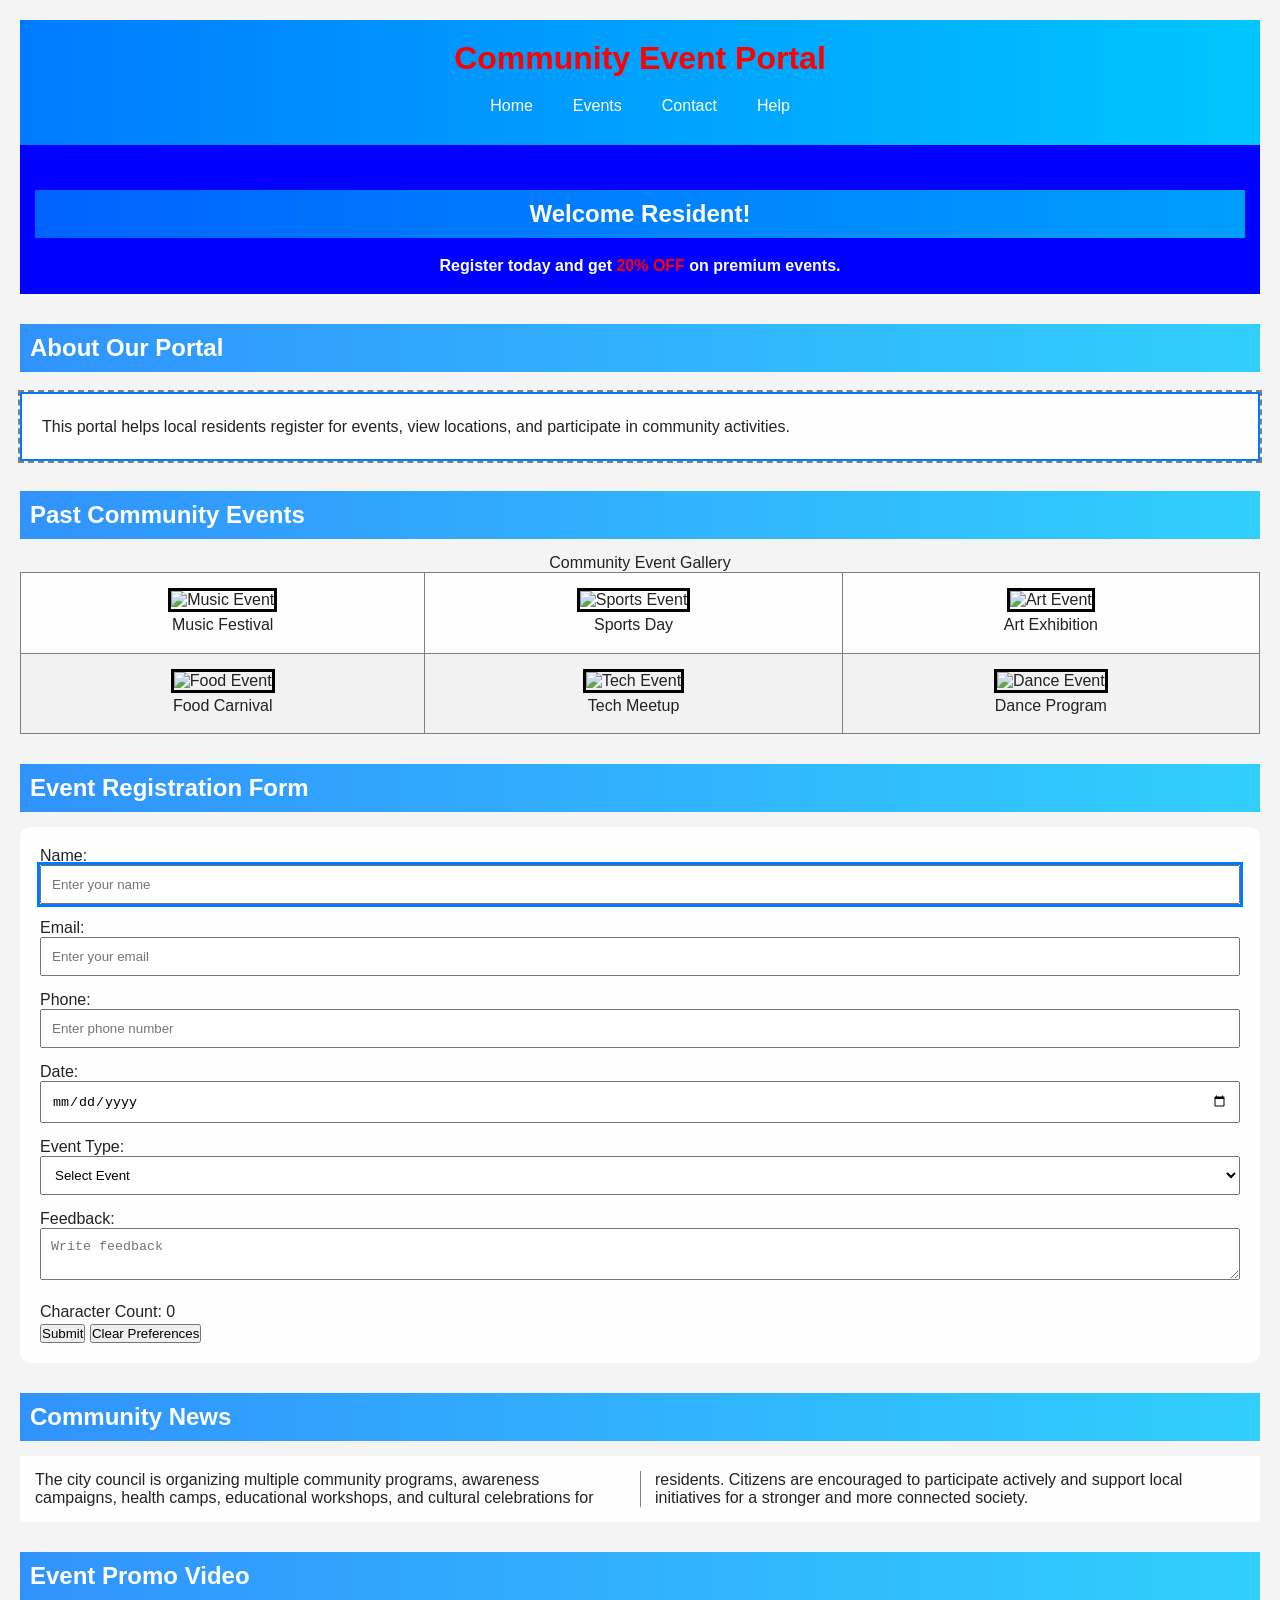
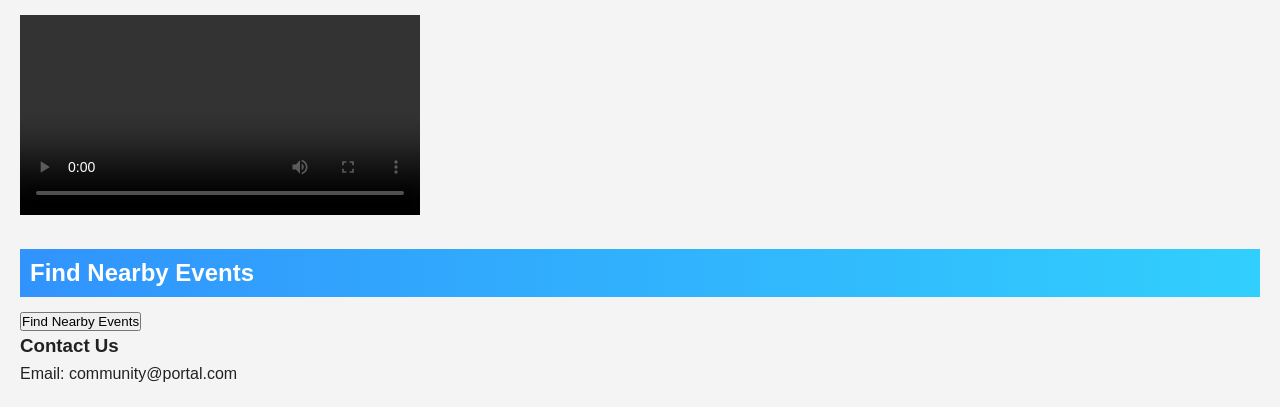
==== index.html @ 668f7b87 "Completed HTML5 and CSS3 exercises" ====
<!DOCTYPE html>
<html lang="en">
<head>
    <meta charset="UTF-8">
    <meta name="viewport" content="width=device-width, initial-scale=1.0">
    <title>Local Community Event Portal</title>

    <!-- External CSS -->
    <link rel="stylesheet" href="styles.css">

    <!-- Internal CSS -->
    <style>
        body {
            background-color: #f4f4f4;
        }

        #welcomeBanner {
            background-color: blue;
            color: white;
            padding: 15px;
            text-align: center;
        }
    </style>
</head>

<body onbeforeunload="return confirmLeave()">

    <!-- Navigation -->
    <header id="mainHeader">
        <h1 style="color:red;">Community Event Portal</h1>

        <nav>
            <ul class="navMenu">
                <li><a href="#home">Home</a></li>
                <li><a href="#events">Events</a></li>
                <li><a href="#contact">Contact</a></li>
                <li><a href="help.html" target="_blank">Help</a></li>
            </ul>
        </nav>
    </header>

    <!-- Main -->
    <main>

        <!-- Welcome Banner -->
        <div id="welcomeBanner">
            <h2>Welcome Resident!</h2>
            <p class="highlight">
                Register today and get
                <span style="color:red; font-weight:bold;">20% OFF</span>
                on premium events.
            </p>
        </div>

        <!-- Home Section -->
        <section id="home">
            <h2>About Our Portal</h2>

            <div class="eventCard">
                <p>
                    This portal helps local residents register for events,
                    view locations, and participate in community activities.
                </p>
            </div>
        </section>

        <!-- Events Section -->
        <section id="events">
            <h2>Past Community Events</h2>

            <table>
                <caption>Community Event Gallery</caption>

                <tr>
                    <td>
                        <img src="https://picsum.photos/200?1"
                             alt="Music Event"
                             title="Music Event"
                             class="galleryImage"
                             ondblclick="enlargeImage(this)">
                        <p>Music Festival</p>
                    </td>

                    <td>
                        <img src="https://picsum.photos/200?2"
                             alt="Sports Event"
                             title="Sports Event"
                             class="galleryImage"
                             ondblclick="enlargeImage(this)">
                        <p>Sports Day</p>
                    </td>

                    <td>
                        <img src="https://picsum.photos/200?3"
                             alt="Art Event"
                             title="Art Event"
                             class="galleryImage"
                             ondblclick="enlargeImage(this)">
                        <p>Art Exhibition</p>
                    </td>
                </tr>

                <tr>
                    <td>
                        <img src="https://picsum.photos/200?4"
                             alt="Food Event"
                             title="Food Event"
                             class="galleryImage"
                             ondblclick="enlargeImage(this)">
                        <p>Food Carnival</p>
                    </td>

                    <td>
                        <img src="https://picsum.photos/200?5"
                             alt="Tech Event"
                             title="Tech Event"
                             class="galleryImage"
                             ondblclick="enlargeImage(this)">
                        <p>Tech Meetup</p>
                    </td>

                    <td>
                        <img src="https://picsum.photos/200?6"
                             alt="Dance Event"
                             title="Dance Event"
                             class="galleryImage"
                             ondblclick="enlargeImage(this)">
                        <p>Dance Program</p>
                    </td>
                </tr>
            </table>
        </section>

        <!-- Registration Form -->
        <section>
            <h2>Event Registration Form</h2>

            <form id="eventForm">

                <label>Name:</label>
                <input type="text"
                       placeholder="Enter your name"
                       required
                       autofocus>

                <label>Email:</label>
                <input type="email"
                       placeholder="Enter your email"
                       required>

                <label>Phone:</label>
                <input type="text"
                       id="phone"
                       placeholder="Enter phone number"
                       onblur="validatePhone()">

                <label>Date:</label>
                <input type="date" required>

                <label>Event Type:</label>
                <select id="eventType" onchange="showFee(); savePreference()">
                    <option value="">Select Event</option>
                    <option value="Music">Music</option>
                    <option value="Sports">Sports</option>
                    <option value="Technology">Technology</option>
                </select>

                <p id="feeDisplay"></p>

                <label>Feedback:</label>
                <textarea id="feedback"
                          placeholder="Write feedback"
                          onkeyup="countCharacters()"></textarea>

                <p>Character Count: <span id="charCount">0</span></p>

                <button type="submit" onclick="showConfirmation()">
                    Submit
                </button>

                <button type="button" onclick="clearPreferences()">
                    Clear Preferences
                </button>

                <output id="outputMessage"></output>
            </form>
        </section>

        <!-- Multi Column Section -->
        <section>
            <h2>Community News</h2>

            <div class="newsColumns">
                The city council is organizing multiple community programs,
                awareness campaigns, health camps, educational workshops,
                and cultural celebrations for residents. Citizens are encouraged
                to participate actively and support local initiatives for a
                stronger and more connected society.
            </div>
        </section>

        <!-- Video Section -->
        <section>
            <h2>Event Promo Video</h2>

            <video width="400"
                   controls
                   oncanplay="videoReady()">
                <source src="https://www.w3schools.com/html/mov_bbb.mp4"
                        type="video/mp4">
            </video>

            <p id="videoMessage"></p>
        </section>

        <!-- Geolocation -->
        <section>
            <h2>Find Nearby Events</h2>

            <button onclick="findLocation()">
                Find Nearby Events
            </button>

            <p id="location"></p>
        </section>

    </main>

    <!-- Footer -->
    <footer id="contact">
        <h3>Contact Us</h3>
        <p>Email: community@portal.com</p>
    </footer>

    <script src="script.js"></script>

</body>
</html>
---- styles.css ----
/* Universal Reset */
* {
    margin: 0;
    padding: 0;
    box-sizing: border-box;
}

/* Body Styles */
body {
    font-family: Arial, sans-serif;
    background: url('https://picsum.photos/1200/800') no-repeat center center fixed;
    background-size: cover;
    color: #222;
    padding: 20px;
}

/* Header Styles */
#mainHeader {
    background: linear-gradient(to right, #007BFF, #00C6FF);
    padding: 20px;
    color: white;
    text-align: center;
}

/* Navigation Menu */
.navMenu {
    list-style-type: none;
    display: flex;
    justify-content: center;
    gap: 20px;
    margin-top: 10px;
}

.navMenu li {
    padding: 10px;
}

/* Link Styling */
a:link {
    color: white;
    text-decoration: none;
}

a:hover {
    color: yellow;
}

a:active {
    color: red;
}

a:visited {
    color: lightgray;
}

/* Section Headings */
h2 {
    margin-top: 30px;
    margin-bottom: 15px;
    background: linear-gradient(to right, rgba(0,123,255,0.8), rgba(0,198,255,0.8));
    padding: 10px;
    color: white;
}

/* Group Selector */
h3, p {
    line-height: 1.6;
}

/* Event Cards */
.eventCard {
    background-color: rgba(255,255,255,0.9);
    border: 2px solid #007BFF;
    padding: 20px;
    margin: 20px 0;
    outline: 2px dashed gray;
}

/* Highlight Class */
.highlight {
    font-weight: bold;
}

/* Gallery Images */
.galleryImage {
    border: 3px solid black;
    width: 180px;
    height: 180px;
}

/* Table Styling */
table {
    width: 100%;
    border-collapse: collapse;
    text-align: center;
    background-color: rgba(255,255,255,0.9);
}

th, td {
    border: 1px solid gray;
    padding: 15px;
}

tr:nth-child(even) {
    background-color: #f2f2f2;
}

/* Form Styling */
form {
    background-color: rgba(255,255,255,0.9);
    padding: 20px;
    border-radius: 10px;
}

input, textarea, select {
    width: 100%;
    margin-bottom: 15px;
    padding: 10px;
}

input:focus, textarea:focus {
    outline: 3px solid #007BFF;
}

/* Multi Column Layout */
.newsColumns {
    column-count: 2;
    column-gap: 30px;
    column-rule: 1px solid gray;
    background-color: rgba(255,255,255,0.9);
    padding: 15px;
}

/* Hidden vs None Example */
.hiddenBox {
    visibility: hidden;
}

.noneBox {
    display: none;
}

/* Responsive Design */
@media screen and (max-width: 768px) {

    .navMenu {
        flex-direction: column;
        align-items: center;
    }

    .galleryImage {
        width: 100px;
        height: 100px;
    }

    body {
        font-size: 14px;
    }
}
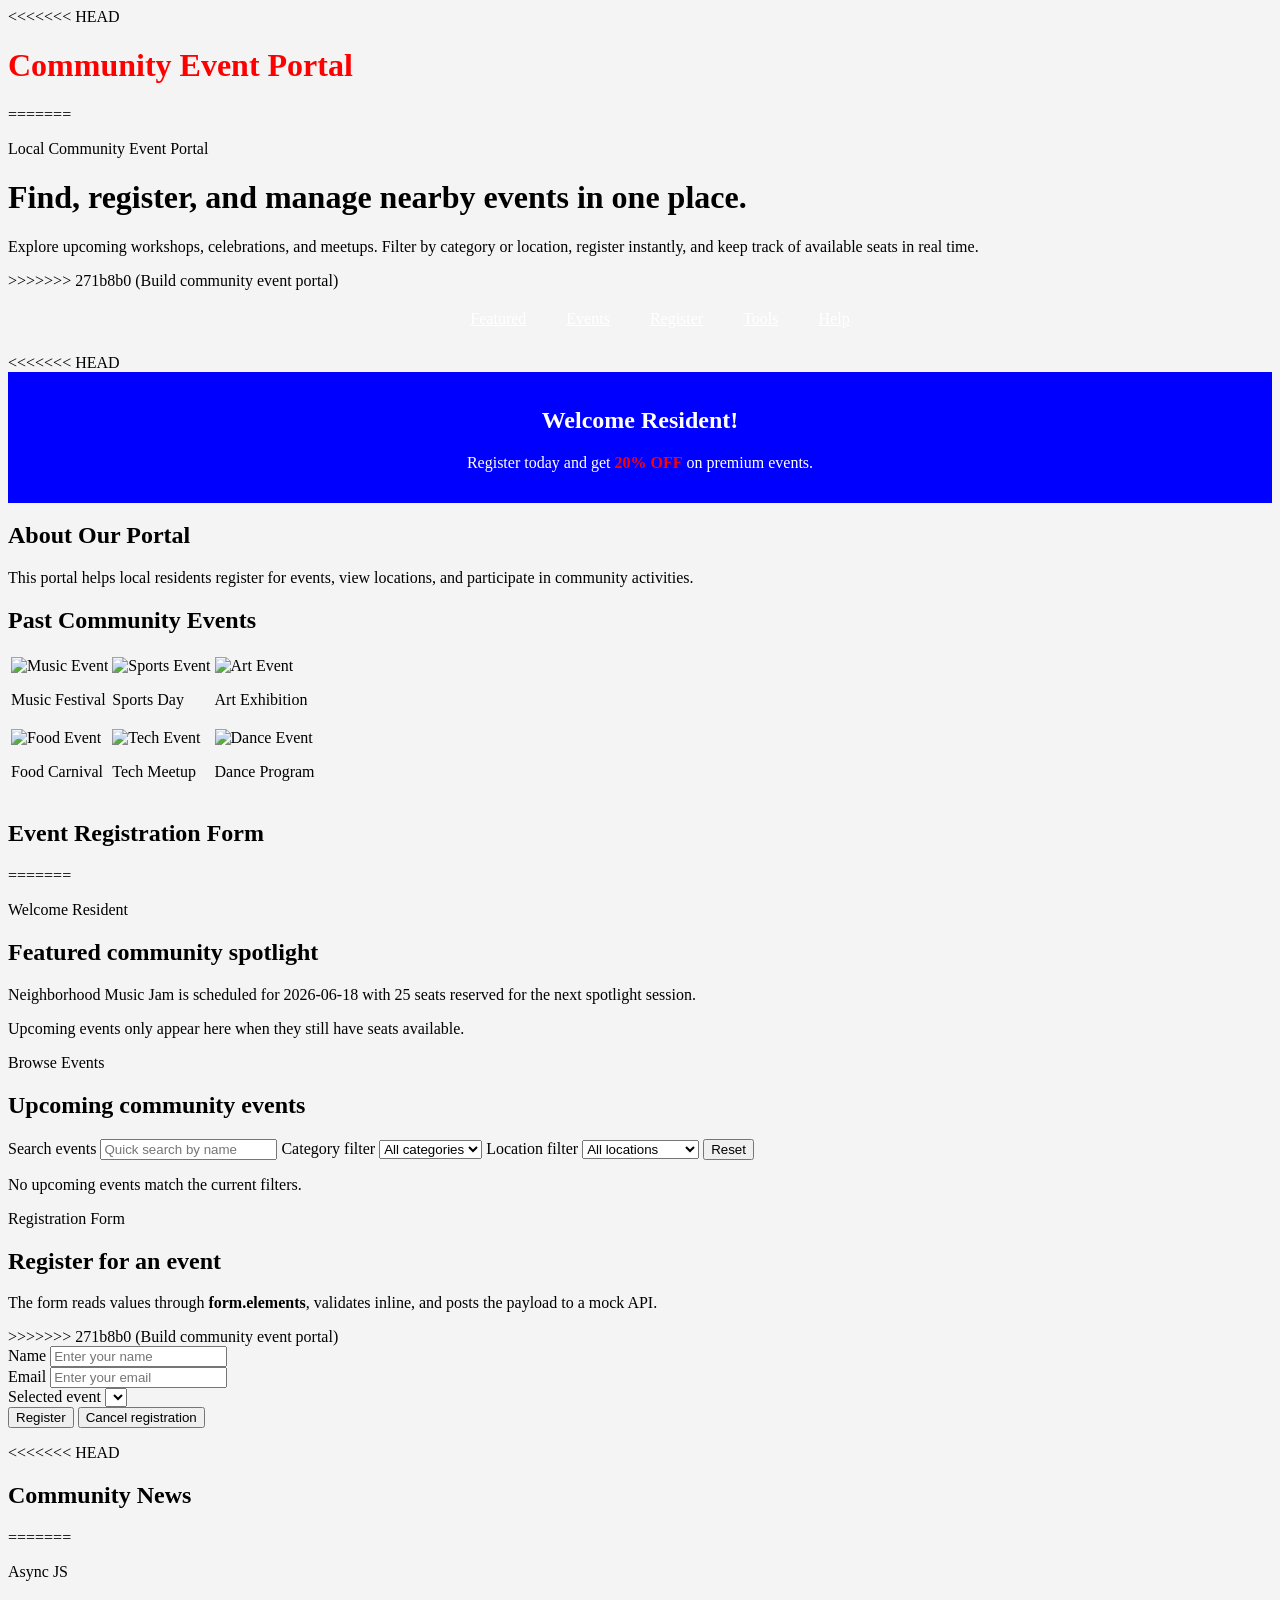
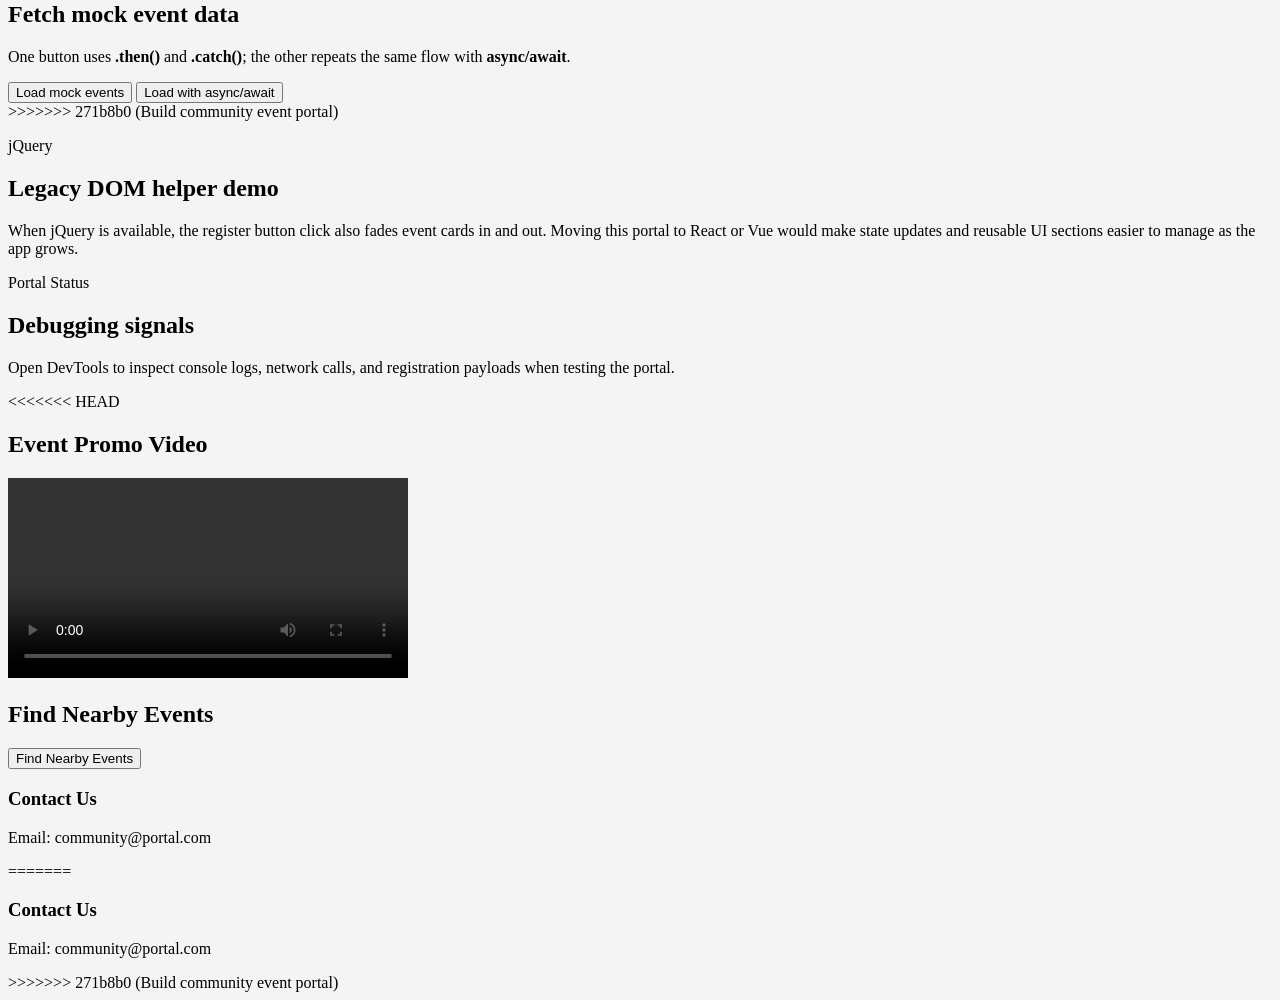
==== commit 46cfe582: "Build community event portal" ====
--- a/index.html
+++ b/index.html
@@ -4,11 +4,8 @@
     <meta charset="UTF-8">
     <meta name="viewport" content="width=device-width, initial-scale=1.0">
     <title>Local Community Event Portal</title>
-
-    <!-- External CSS -->
     <link rel="stylesheet" href="styles.css">
-
-    <!-- Internal CSS -->
+<<<<<<< HEAD
     <style>
         body {
             background-color: #f4f4f4;
@@ -24,25 +21,35 @@
 </head>
 
 <body onbeforeunload="return confirmLeave()">
-
-    <!-- Navigation -->
     <header id="mainHeader">
         <h1 style="color:red;">Community Event Portal</h1>
+=======
+    <script src="https://code.jquery.com/jquery-3.7.1.min.js"></script>
+</head>
+<body>
+    <header id="mainHeader" class="heroShell">
+        <div>
+            <p class="eyebrow">Local Community Event Portal</p>
+            <h1>Find, register, and manage nearby events in one place.</h1>
+            <p class="heroCopy">
+                Explore upcoming workshops, celebrations, and meetups. Filter by category or location,
+                register instantly, and keep track of available seats in real time.
+            </p>
+        </div>
+>>>>>>> 271b8b0 (Build community event portal)
 
         <nav>
             <ul class="navMenu">
-                <li><a href="#home">Home</a></li>
+                <li><a href="#featured">Featured</a></li>
                 <li><a href="#events">Events</a></li>
-                <li><a href="#contact">Contact</a></li>
-                <li><a href="help.html" target="_blank">Help</a></li>
+                <li><a href="#register">Register</a></li>
+                <li><a href="#tools">Tools</a></li>
+                <li><a href="help.html" target="_blank" rel="noreferrer">Help</a></li>
             </ul>
         </nav>
     </header>
-
-    <!-- Main -->
+<<<<<<< HEAD
     <main>
-
-        <!-- Welcome Banner -->
         <div id="welcomeBanner">
             <h2>Welcome Resident!</h2>
             <p class="highlight">
@@ -51,8 +58,6 @@
                 on premium events.
             </p>
         </div>
-
-        <!-- Home Section -->
         <section id="home">
             <h2>About Our Portal</h2>
 
@@ -63,14 +68,10 @@
                 </p>
             </div>
         </section>
-
-        <!-- Events Section -->
         <section id="events">
             <h2>Past Community Events</h2>
-
             <table>
-                <caption>Community Event Gallery</caption>
-
+            <meta charset="UTF-8">
                 <tr>
                     <td>
                         <img src="https://picsum.photos/200?1"
@@ -130,76 +131,114 @@
                 </tr>
             </table>
         </section>
-
-        <!-- Registration Form -->
         <section>
             <h2>Event Registration Form</h2>
-
-            <form id="eventForm">
-
-                <label>Name:</label>
-                <input type="text"
-                       placeholder="Enter your name"
-                       required
-                       autofocus>
-
-                <label>Email:</label>
-                <input type="email"
-                       placeholder="Enter your email"
-                       required>
-
-                <label>Phone:</label>
-                <input type="text"
-                       id="phone"
-                       placeholder="Enter phone number"
-                       onblur="validatePhone()">
-
-                <label>Date:</label>
-                <input type="date" required>
-
-                <label>Event Type:</label>
-                <select id="eventType" onchange="showFee(); savePreference()">
-                    <option value="">Select Event</option>
-                    <option value="Music">Music</option>
-                    <option value="Sports">Sports</option>
-                    <option value="Technology">Technology</option>
-                </select>
-
-                <p id="feeDisplay"></p>
-
-                <label>Feedback:</label>
-                <textarea id="feedback"
-                          placeholder="Write feedback"
-                          onkeyup="countCharacters()"></textarea>
-
-                <p>Character Count: <span id="charCount">0</span></p>
-
-                <button type="submit" onclick="showConfirmation()">
-                    Submit
-                </button>
-
-                <button type="button" onclick="clearPreferences()">
-                    Clear Preferences
-                </button>
-
-                <output id="outputMessage"></output>
+=======
+
+    <main class="pageShell">
+        <section id="featured" class="heroCard">
+            <div>
+                <p class="eyebrow">Welcome Resident</p>
+                <h2>Featured community spotlight</h2>
+                <p id="featuredEvent" class="highlightText"></p>
+            </div>
+            <div class="calloutPanel">
+                <p>Upcoming events only appear here when they still have seats available.</p>
+                <p id="statusMessage" aria-live="polite"></p>
+            </div>
+        </section>
+
+        <section id="events" class="contentSection">
+            <div class="sectionHeader">
+                <div>
+                    <p class="eyebrow">Browse Events</p>
+                    <h2>Upcoming community events</h2>
+                </div>
+                <div class="controlRow">
+                    <label class="visuallyHidden" for="searchInput">Search events</label>
+                    <input id="searchInput" type="search" placeholder="Quick search by name" autocomplete="off">
+                    <label class="visuallyHidden" for="categoryFilter">Category filter</label>
+                    <select id="categoryFilter" onchange="void 0">
+                        <option value="all">All categories</option>
+                    </select>
+                    <label class="visuallyHidden" for="locationFilter">Location filter</label>
+                    <select id="locationFilter" onchange="void 0">
+                        <option value="all">All locations</option>
+                    </select>
+                    <button type="button" id="clearFiltersBtn">Reset</button>
+                </div>
+            </div>
+
+            <div id="loadingSpinner" class="loadingSpinner" hidden>Loading events...</div>
+            <div id="remoteStatus" class="subtleNote"></div>
+            <div id="eventList" class="eventGrid" aria-live="polite"></div>
+        </section>
+
+        <section id="register" class="contentSection formGrid">
+            <div>
+                <p class="eyebrow">Registration Form</p>
+                <h2>Register for an event</h2>
+                <p class="subtleNote">The form reads values through <strong>form.elements</strong>, validates inline, and posts the payload to a mock API.</p>
+            </div>
+>>>>>>> 271b8b0 (Build community event portal)
+
+            <form id="registrationForm" class="portalForm" novalidate>
+                <div>
+                    <label for="fullName">Name</label>
+                    <input id="fullName" name="fullName" type="text" placeholder="Enter your name" required>
+                    <span class="errorText" id="fullNameError"></span>
+                </div>
+
+                <div>
+                    <label for="email">Email</label>
+                    <input id="email" name="email" type="email" placeholder="Enter your email" required>
+                    <span class="errorText" id="emailError"></span>
+                </div>
+
+                <div>
+                    <label for="eventSelect">Selected event</label>
+                    <select id="eventSelect" name="eventSelect" required></select>
+                    <span class="errorText" id="eventSelectError"></span>
+                </div>
+
+                <div class="buttonCluster">
+                    <button type="submit" id="registerBtn">Register</button>
+                    <button type="button" id="simulateCancelBtn">Cancel registration</button>
+                </div>
+
+                <p id="formMessage" class="subtleNote" aria-live="polite"></p>
             </form>
         </section>
-
-        <!-- Multi Column Section -->
+<<<<<<< HEAD
         <section>
             <h2>Community News</h2>
-
-            <div class="newsColumns">
-                The city council is organizing multiple community programs,
-                awareness campaigns, health camps, educational workshops,
-                and cultural celebrations for residents. Citizens are encouraged
-                to participate actively and support local initiatives for a
-                stronger and more connected society.
-            </div>
-        </section>
-
-        <!-- Video Section -->
+=======
+
+        <section id="tools" class="contentSection toolGrid">
+            <div class="toolCard">
+                <p class="eyebrow">Async JS</p>
+                <h2>Fetch mock event data</h2>
+                <p>One button uses <strong>.then()</strong> and <strong>.catch()</strong>; the other repeats the same flow with <strong>async/await</strong>.</p>
+                <div class="buttonCluster">
+                    <button type="button" id="loadMockBtn">Load mock events</button>
+                    <button type="button" id="loadAsyncBtn">Load with async/await</button>
+                </div>
+            </div>
+>>>>>>> 271b8b0 (Build community event portal)
+
+            <div class="toolCard">
+                <p class="eyebrow">jQuery</p>
+                <h2>Legacy DOM helper demo</h2>
+                <p id="jqueryNote">When jQuery is available, the register button click also fades event cards in and out. Moving this portal to React or Vue would make state updates and reusable UI sections easier to manage as the app grows.</p>
+            </div>
+
+            <div class="toolCard">
+                <p class="eyebrow">Portal Status</p>
+                <h2>Debugging signals</h2>
+                <p>Open DevTools to inspect console logs, network calls, and registration payloads when testing the portal.</p>
+            </div>
+        </section>
+<<<<<<< HEAD
         <section>
             <h2>Event Promo Video</h2>
 
@@ -212,8 +251,6 @@
 
             <p id="videoMessage"></p>
         </section>
-
-        <!-- Geolocation -->
         <section>
             <h2>Find Nearby Events</h2>
 
@@ -225,14 +262,20 @@
         </section>
 
     </main>
-
-    <!-- Footer -->
     <footer id="contact">
         <h3>Contact Us</h3>
         <p>Email: community@portal.com</p>
     </footer>
-
     <script src="script.js"></script>
-
+=======
+    </main>
+
+    <footer id="contact" class="footerShell">
+        <h3>Contact Us</h3>
+        <p>Email: community@portal.com</p>
+    </footer>
+
+    <script src="main.js"></script>
+>>>>>>> 271b8b0 (Build community event portal)
 </body>
 </html>
--- a/styles.css
+++ b/styles.css
@@ -1,20 +1,45 @@
-/* Universal Reset */
+<<<<<<< HEAD
+=======
+:root {
+    color-scheme: light;
+    --bg: #eef3ef;
+    --bg-strong: #d9e9df;
+    --surface: rgba(255, 255, 255, 0.88);
+    --surface-strong: #ffffff;
+    --text: #143024;
+    --muted: #4f695d;
+    --accent: #2f7a57;
+    --accent-2: #d97a3a;
+    --border: rgba(20, 48, 36, 0.14);
+    --shadow: 0 24px 60px rgba(20, 48, 36, 0.14);
+}
+
+>>>>>>> 271b8b0 (Build community event portal)
 * {
     margin: 0;
     padding: 0;
     box-sizing: border-box;
 }
 
-/* Body Styles */
+<<<<<<< HEAD
+=======
+html {
+    scroll-behavior: smooth;
+}
+
+>>>>>>> 271b8b0 (Build community event portal)
 body {
-    font-family: Arial, sans-serif;
-    background: url('https://picsum.photos/1200/800') no-repeat center center fixed;
-    background-size: cover;
-    color: #222;
-    padding: 20px;
-}
-
-/* Header Styles */
+    font-family: "Trebuchet MS", "Gill Sans", "Segoe UI", sans-serif;
+    color: var(--text);
+    background:
+        radial-gradient(circle at top left, rgba(47, 122, 87, 0.16), transparent 30%),
+        radial-gradient(circle at right 20%, rgba(217, 122, 58, 0.14), transparent 24%),
+        linear-gradient(180deg, #f8fbf8 0%, var(--bg) 100%);
+    min-height: 100vh;
+    padding: 24px;
+}
+
+<<<<<<< HEAD
 #mainHeader {
     background: linear-gradient(to right, #007BFF, #00C6FF);
     padding: 20px;
@@ -22,7 +47,6 @@
     text-align: center;
 }
 
-/* Navigation Menu */
 .navMenu {
     list-style-type: none;
     display: flex;
@@ -35,25 +59,39 @@
     padding: 10px;
 }
 
-/* Link Styling */
 a:link {
     color: white;
+=======
+a {
+    color: inherit;
+>>>>>>> 271b8b0 (Build community event portal)
     text-decoration: none;
 }
 
-a:hover {
-    color: yellow;
-}
-
-a:active {
-    color: red;
-}
-
-a:visited {
-    color: lightgray;
-}
-
-/* Section Headings */
+button,
+input,
+select {
+    font: inherit;
+}
+
+#mainHeader,
+.pageShell,
+.footerShell {
+    width: min(1180px, 100%);
+    margin: 0 auto;
+}
+
+.heroShell {
+    display: grid;
+    gap: 24px;
+    padding: 28px;
+    border: 1px solid var(--border);
+    border-radius: 28px;
+    background: linear-gradient(135deg, rgba(255,255,255,0.92), rgba(217,233,223,0.88));
+    box-shadow: var(--shadow);
+}
+
+<<<<<<< HEAD
 h2 {
     margin-top: 30px;
     margin-bottom: 15px;
@@ -62,67 +100,347 @@
     color: white;
 }
 
-/* Group Selector */
 h3, p {
     line-height: 1.6;
-}
-
-/* Event Cards */
+=======
+.heroShell h1,
+.contentSection h2,
+.toolCard h2,
+.heroCard h2 {
+    line-height: 1.05;
+    letter-spacing: -0.03em;
+}
+
+.eyebrow {
+    font-size: 0.82rem;
+    text-transform: uppercase;
+    letter-spacing: 0.16em;
+    color: var(--accent);
+    font-weight: 700;
+    margin-bottom: 10px;
+}
+
+.heroCopy,
+.subtleNote,
+.calloutPanel p,
+.toolCard p,
+.footerShell p {
+    color: var(--muted);
+    line-height: 1.65;
+}
+
+.navMenu {
+    list-style: none;
+    display: flex;
+    flex-wrap: wrap;
+    gap: 12px;
+}
+
+.navMenu a {
+    display: inline-flex;
+    align-items: center;
+    padding: 10px 14px;
+    border-radius: 999px;
+    background: rgba(255,255,255,0.6);
+    border: 1px solid rgba(47, 122, 87, 0.12);
+}
+
+.navMenu a:hover {
+    background: var(--surface-strong);
+    transform: translateY(-1px);
+}
+
+.pageShell {
+    display: grid;
+    gap: 24px;
+    margin-top: 24px;
+}
+
+.heroCard,
+.contentSection,
+.toolCard,
+.portalForm,
+.calloutPanel {
+    border: 1px solid var(--border);
+    background: var(--surface);
+    backdrop-filter: blur(10px);
+    border-radius: 24px;
+    box-shadow: var(--shadow);
+}
+
+.heroCard {
+    display: grid;
+    grid-template-columns: 1.35fr 1fr;
+    gap: 18px;
+    padding: 24px;
+}
+
+.highlightText {
+    margin-top: 14px;
+    font-size: 1.05rem;
+    color: var(--accent);
+    font-weight: 700;
+}
+
+.calloutPanel {
+    padding: 20px;
+    align-self: stretch;
+    display: grid;
+    gap: 12px;
+    background: linear-gradient(180deg, rgba(47,122,87,0.08), rgba(255,255,255,0.72));
+}
+
+.contentSection {
+    padding: 24px;
+}
+
+.sectionHeader {
+    display: grid;
+    gap: 18px;
+    margin-bottom: 18px;
+}
+
+.controlRow {
+    display: grid;
+    grid-template-columns: minmax(220px, 1.3fr) repeat(2, minmax(140px, 0.8fr)) auto;
+    gap: 12px;
+}
+
+input,
+select,
+textarea {
+    width: 100%;
+    padding: 13px 14px;
+    border-radius: 14px;
+    border: 1px solid rgba(20, 48, 36, 0.15);
+    background: rgba(255,255,255,0.96);
+    color: var(--text);
+}
+
+input:focus,
+select:focus,
+textarea:focus {
+    outline: 3px solid rgba(47,122,87,0.18);
+    border-color: rgba(47,122,87,0.4);
+}
+
+button {
+    border: 0;
+    border-radius: 14px;
+    padding: 13px 18px;
+    cursor: pointer;
+    color: #fff;
+    background: linear-gradient(135deg, var(--accent), #246244);
+    box-shadow: 0 12px 24px rgba(47, 122, 87, 0.2);
+    transition: transform 160ms ease, box-shadow 160ms ease, opacity 160ms ease;
+}
+
+button:hover {
+    transform: translateY(-1px);
+    box-shadow: 0 16px 28px rgba(47, 122, 87, 0.24);
+}
+
+button[type="button"] {
+    background: linear-gradient(135deg, var(--accent-2), #b95a1e);
+}
+
+.buttonCluster {
+    display: flex;
+    flex-wrap: wrap;
+    gap: 12px;
+    margin-top: 8px;
+}
+
+.eventGrid,
+.toolGrid {
+    display: grid;
+    gap: 18px;
+}
+
+.eventGrid {
+    grid-template-columns: repeat(auto-fit, minmax(240px, 1fr));
+    margin-top: 8px;
+>>>>>>> 271b8b0 (Build community event portal)
+}
+
 .eventCard {
-    background-color: rgba(255,255,255,0.9);
-    border: 2px solid #007BFF;
-    padding: 20px;
-    margin: 20px 0;
-    outline: 2px dashed gray;
-}
-
-/* Highlight Class */
+    display: grid;
+    gap: 12px;
+    padding: 18px;
+    border-radius: 22px;
+    border: 1px solid rgba(20, 48, 36, 0.12);
+    background: linear-gradient(180deg, rgba(255,255,255,0.96), rgba(240,245,241,0.92));
+}
+
+<<<<<<< HEAD
 .highlight {
     font-weight: bold;
 }
 
-/* Gallery Images */
 .galleryImage {
     border: 3px solid black;
     width: 180px;
     height: 180px;
 }
 
-/* Table Styling */
 table {
     width: 100%;
     border-collapse: collapse;
+=======
+.eventCard h3 {
+    font-size: 1.15rem;
+}
+
+.eventTag {
+    width: fit-content;
+    padding: 6px 10px;
+    border-radius: 999px;
+    font-size: 0.8rem;
+    font-weight: 700;
+    color: var(--accent);
+    background: rgba(47, 122, 87, 0.1);
+}
+
+.eventCard dl {
+    display: grid;
+    grid-template-columns: 0.9fr 1.1fr;
+    gap: 6px 12px;
+    font-size: 0.9rem;
+}
+
+.eventCard dt {
+    font-weight: 700;
+    color: var(--accent);
+}
+
+.eventCard dd {
+    margin: 0;
+    color: var(--muted);
+}
+
+.eventActions {
+    display: flex;
+    gap: 10px;
+    flex-wrap: wrap;
+}
+
+.eventActions button {
+    flex: 1 1 120px;
+}
+
+.toolGrid {
+    grid-template-columns: repeat(auto-fit, minmax(240px, 1fr));
+}
+
+.toolCard {
+    padding: 22px;
+    display: grid;
+    gap: 12px;
+}
+
+.formGrid {
+    display: grid;
+    gap: 18px;
+}
+
+.portalForm {
+    display: grid;
+    gap: 16px;
+    padding: 22px;
+}
+
+.portalForm label {
+    display: inline-block;
+    margin-bottom: 8px;
+    font-weight: 700;
+}
+
+.errorText {
+    display: block;
+    min-height: 1rem;
+    margin-top: 6px;
+    color: #a3382d;
+    font-size: 0.9rem;
+}
+
+.loadingSpinner {
+    display: inline-flex;
+    align-items: center;
+    gap: 10px;
+    width: fit-content;
+    padding: 10px 14px;
+    border-radius: 999px;
+    background: rgba(47, 122, 87, 0.1);
+    color: var(--accent);
+    font-weight: 700;
+}
+
+.loadingSpinner::before {
+    content: "";
+    width: 12px;
+    height: 12px;
+    border-radius: 50%;
+    border: 2px solid rgba(47, 122, 87, 0.25);
+    border-top-color: var(--accent);
+    animation: spin 900ms linear infinite;
+}
+
+.footerShell {
+    margin-top: 28px;
+    padding: 18px 24px;
+>>>>>>> 271b8b0 (Build community event portal)
     text-align: center;
-    background-color: rgba(255,255,255,0.9);
-}
-
-th, td {
-    border: 1px solid gray;
-    padding: 15px;
-}
-
-tr:nth-child(even) {
-    background-color: #f2f2f2;
-}
-
-/* Form Styling */
+}
+
+.visuallyHidden {
+    position: absolute;
+    width: 1px;
+    height: 1px;
+    padding: 0;
+    margin: -1px;
+    overflow: hidden;
+    clip: rect(0, 0, 0, 0);
+    white-space: nowrap;
+    border: 0;
+}
+
+@keyframes spin {
+    from {
+        transform: rotate(0deg);
+    }
+
+    to {
+        transform: rotate(360deg);
+    }
+}
+
+<<<<<<< HEAD
 form {
     background-color: rgba(255,255,255,0.9);
     padding: 20px;
     border-radius: 10px;
-}
-
-input, textarea, select {
-    width: 100%;
-    margin-bottom: 15px;
-    padding: 10px;
-}
-
+=======
+@media screen and (max-width: 860px) {
+    .heroCard {
+        grid-template-columns: 1fr;
+    }
+
+    .controlRow {
+        grid-template-columns: 1fr;
+    }
+>>>>>>> 271b8b0 (Build community event portal)
+}
+
+@media screen and (max-width: 620px) {
+    body {
+        padding: 14px;
+    }
+
+<<<<<<< HEAD
 input:focus, textarea:focus {
     outline: 3px solid #007BFF;
 }
 
-/* Multi Column Layout */
 .newsColumns {
     column-count: 2;
     column-gap: 30px;
@@ -131,7 +449,6 @@
     padding: 15px;
 }
 
-/* Hidden vs None Example */
 .hiddenBox {
     visibility: hidden;
 }
@@ -140,20 +457,24 @@
     display: none;
 }
 
-/* Responsive Design */
 @media screen and (max-width: 768px) {
+=======
+    .heroShell,
+    .contentSection,
+    .toolCard,
+    .portalForm,
+    .heroCard {
+        border-radius: 20px;
+        padding: 18px;
+    }
+>>>>>>> 271b8b0 (Build community event portal)
 
     .navMenu {
         flex-direction: column;
-        align-items: center;
-    }
-
-    .galleryImage {
-        width: 100px;
-        height: 100px;
-    }
-
-    body {
-        font-size: 14px;
-    }
-}
+    }
+
+    .buttonCluster,
+    .eventActions {
+        flex-direction: column;
+    }
+}
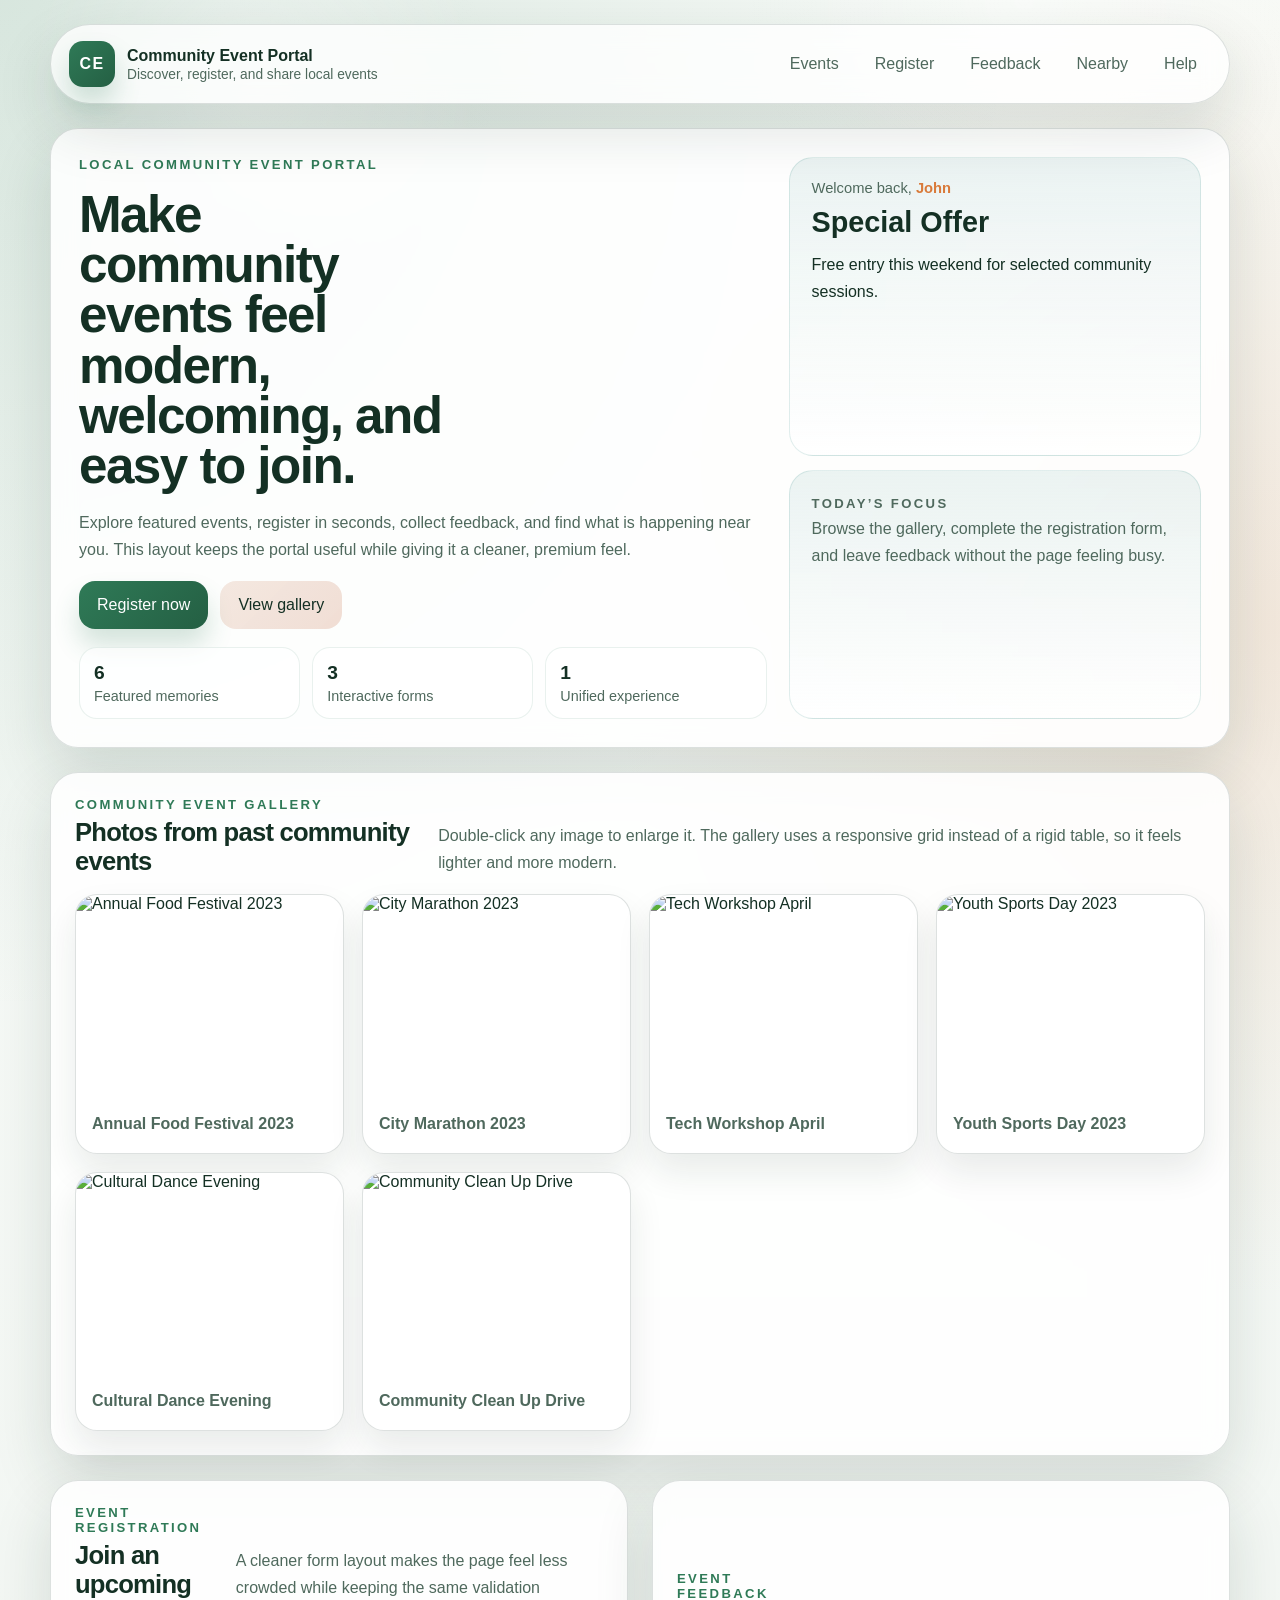
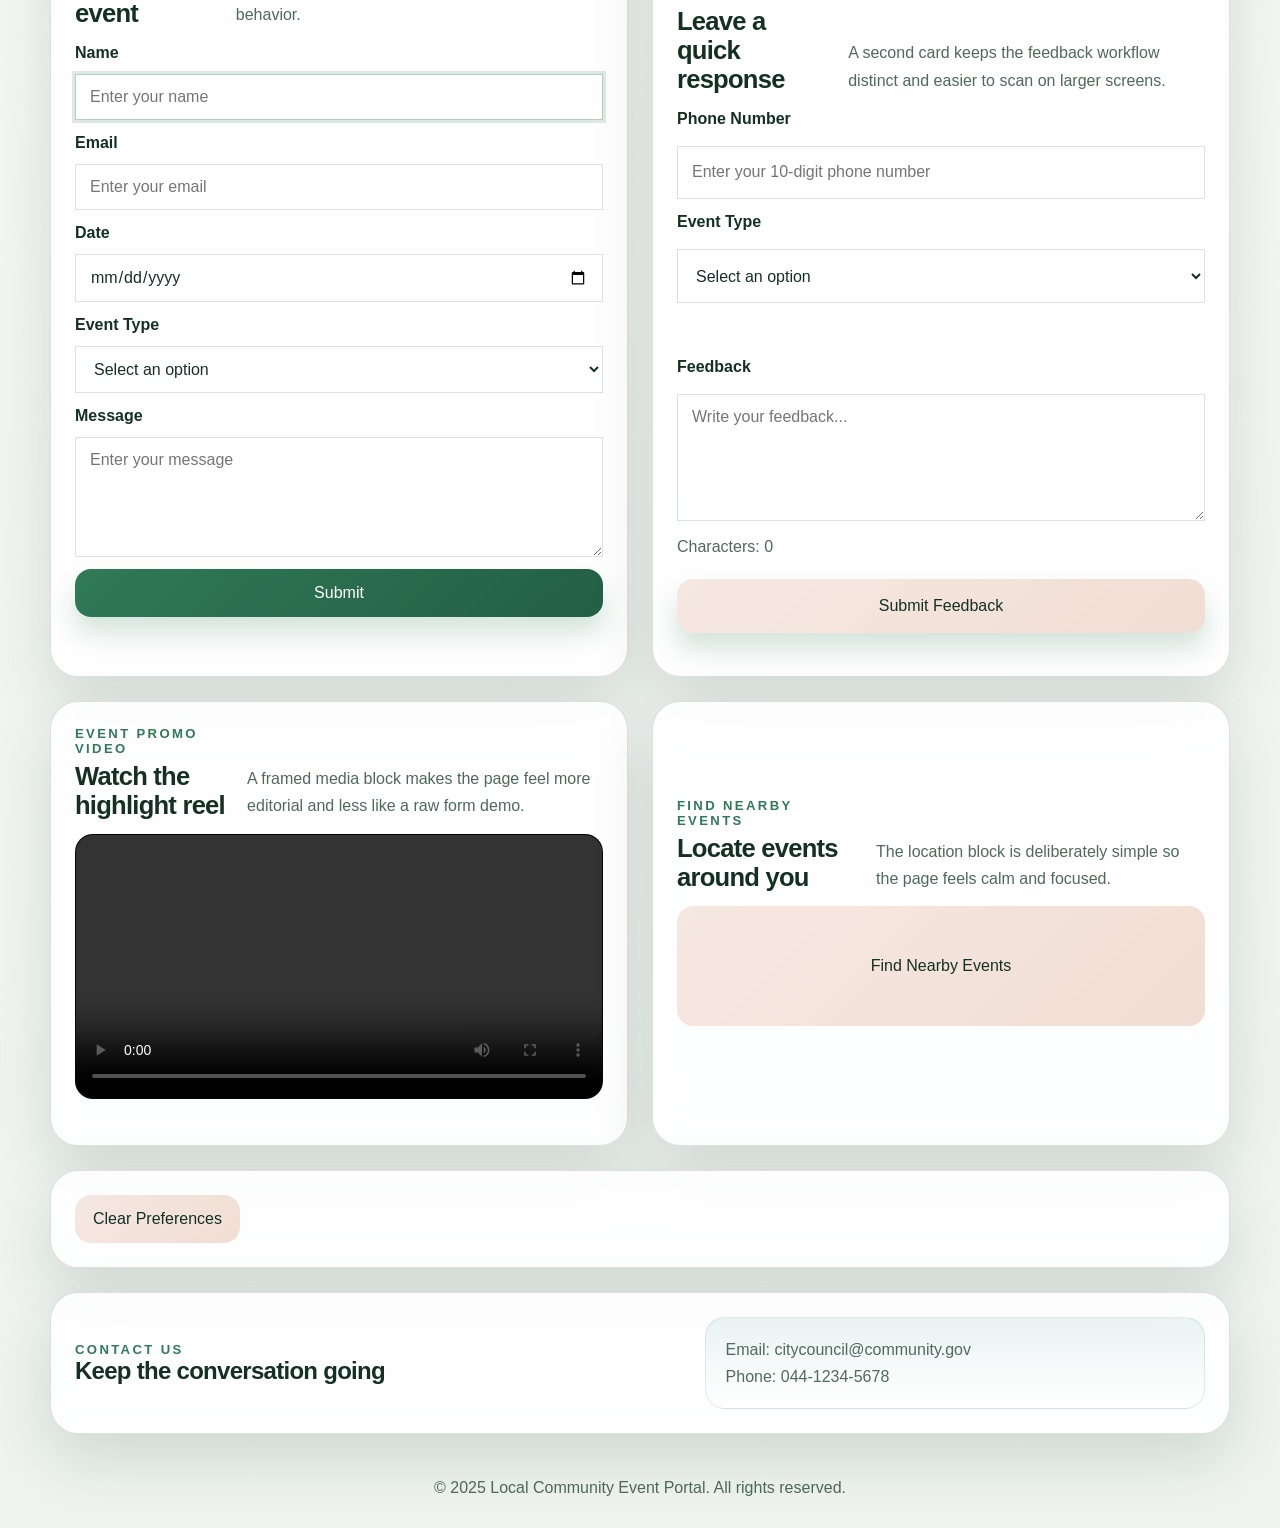
==== commit 3f8ab843: "Redesign community event portal UI" ====
--- a/index.html
+++ b/index.html
@@ -1,281 +1,381 @@
-<!DOCTYPE html>
+<!doctype html>
 <html lang="en">
-<head>
-    <meta charset="UTF-8">
-    <meta name="viewport" content="width=device-width, initial-scale=1.0">
+  <head>
     <title>Local Community Event Portal</title>
-    <link rel="stylesheet" href="styles.css">
-<<<<<<< HEAD
-    <style>
-        body {
-            background-color: #f4f4f4;
+    <meta charset="UTF-8" />
+    <meta name="viewport" content="width=device-width, initial-scale=1.0" />
+    <meta
+      name="description"
+      content="A vibrant community portal for event discovery, registration, feedback, and local updates."
+    />
+    <link rel="stylesheet" href="styles.css" />
+    <script src="https://code.jquery.com/jquery-3.7.1.min.js"></script>
+  </head>
+  <body onbeforeunload="return confirmLeave()">
+    <div class="pageBackdrop"></div>
+
+    <nav class="topNav">
+      <div class="brandLockup">
+        <span class="brandMark">CE</span>
+        <div>
+          <strong>Community Event Portal</strong>
+          <p>Discover, register, and share local events</p>
+        </div>
+      </div>
+      <div class="navLinks">
+        <a href="#events">Events</a>
+        <a href="#register">Register</a>
+        <a href="#feedback">Feedback</a>
+        <a href="#location">Nearby</a>
+        <a href="help.html" target="_blank" rel="noreferrer">Help</a>
+      </div>
+    </nav>
+
+    <main class="pageShell">
+      <section class="heroPanel">
+        <div class="heroCopyBlock">
+          <p class="eyebrow">Local Community Event Portal</p>
+          <h1>Make community events feel modern, welcoming, and easy to join.</h1>
+          <p class="heroText">
+            Explore featured events, register in seconds, collect feedback, and find what is happening near you.
+            This layout keeps the portal useful while giving it a cleaner, premium feel.
+          </p>
+
+          <div class="heroActions">
+            <a class="primaryLink" href="#register">Register now</a>
+            <a class="secondaryLink" href="#events">View gallery</a>
+          </div>
+
+          <div class="heroStats" aria-label="Portal highlights">
+            <article>
+              <strong>6</strong>
+              <span>Featured memories</span>
+            </article>
+            <article>
+              <strong>3</strong>
+              <span>Interactive forms</span>
+            </article>
+            <article>
+              <strong>1</strong>
+              <span>Unified experience</span>
+            </article>
+          </div>
+        </div>
+
+        <aside class="heroAside">
+          <div id="welcomeBanner" class="bannerCard">
+            <p class="bannerKicker">Welcome back, <span>John</span></p>
+            <h2>Special Offer</h2>
+            <p class="bannerOffer">Free entry this weekend for selected community sessions.</p>
+          </div>
+
+          <div class="miniCard">
+            <p class="eyebrow">Today’s focus</p>
+            <p>
+              Browse the gallery, complete the registration form, and leave feedback without the page feeling busy.
+            </p>
+          </div>
+        </aside>
+      </section>
+
+      <section id="events" class="sectionCard">
+        <div class="sectionHeading">
+          <div>
+            <p class="eyebrow">Community Event Gallery</p>
+            <h2>Photos from past community events</h2>
+          </div>
+          <p class="sectionNote">
+            Double-click any image to enlarge it. The gallery uses a responsive grid instead of a rigid table, so it feels lighter and more modern.
+          </p>
+        </div>
+
+        <div class="galleryGrid">
+          <figure class="galleryCard">
+            <img src="https://picsum.photos/seed/community-food/900/700" class="gallery" alt="Annual Food Festival 2023" title="Annual Food Festival" ondblclick="toggleEnlarge(this)" />
+            <figcaption>Annual Food Festival 2023</figcaption>
+          </figure>
+          <figure class="galleryCard">
+            <img src="https://picsum.photos/seed/community-run/900/700" class="gallery" alt="City Marathon 2023" title="City Marathon" ondblclick="toggleEnlarge(this)" />
+            <figcaption>City Marathon 2023</figcaption>
+          </figure>
+          <figure class="galleryCard">
+            <img src="https://picsum.photos/seed/community-tech/900/700" class="gallery" alt="Tech Workshop April" title="Tech Workshop" ondblclick="toggleEnlarge(this)" />
+            <figcaption>Tech Workshop April</figcaption>
+          </figure>
+          <figure class="galleryCard">
+            <img src="https://picsum.photos/seed/community-sports/900/700" class="gallery" alt="Youth Sports Day 2023" title="Youth Sports Day" ondblclick="toggleEnlarge(this)" />
+            <figcaption>Youth Sports Day 2023</figcaption>
+          </figure>
+          <figure class="galleryCard">
+            <img src="https://picsum.photos/seed/community-dance/900/700" class="gallery" alt="Cultural Dance Evening" title="Cultural Dance Evening" ondblclick="toggleEnlarge(this)" />
+            <figcaption>Cultural Dance Evening</figcaption>
+          </figure>
+          <figure class="galleryCard">
+            <img src="https://picsum.photos/seed/community-cleanup/900/700" class="gallery" alt="Community Clean Up Drive" title="Clean Up Drive" ondblclick="toggleEnlarge(this)" />
+            <figcaption>Community Clean Up Drive</figcaption>
+          </figure>
+        </div>
+      </section>
+
+      <section id="register" class="sectionGrid">
+        <section class="sectionCard formCard">
+          <div class="sectionHeading compact">
+            <div>
+              <p class="eyebrow">Event Registration</p>
+              <h2>Join an upcoming event</h2>
+            </div>
+            <p class="sectionNote">A cleaner form layout makes the page feel less crowded while keeping the same validation behavior.</p>
+          </div>
+
+          <form id="registrationForm" onsubmit="registerCheck(event)">
+            <label for="Name">Name</label>
+            <input type="text" id="Name" placeholder="Enter your name" autofocus required oninput="contentAvailable()" />
+
+            <label for="Email">Email</label>
+            <input type="email" id="Email" placeholder="Enter your email" required oninput="contentAvailable()" />
+
+            <label for="date">Date</label>
+            <input type="date" id="date" required oninput="contentAvailable()" />
+
+            <label for="event-type">Event Type</label>
+            <select id="event-type" onchange="storePreference()" required oninput="contentAvailable()">
+              <option value="">Select an option</option>
+              <option value="conference">Conference</option>
+              <option value="workshop">Workshop</option>
+              <option value="seminar">Seminar</option>
+            </select>
+
+            <label for="message">Message</label>
+            <textarea id="message" placeholder="Enter your message" required oninput="contentAvailable()"></textarea>
+
+            <button type="submit" class="solidButton" onclick="console.log('Submit button clicked')">Submit</button>
+            <output id="regOutput" for="Name Email date event-type message"></output>
+          </form>
+        </section>
+
+        <section class="sectionCard formCard" id="feedback">
+          <div class="sectionHeading compact">
+            <div>
+              <p class="eyebrow">Event Feedback</p>
+              <h2>Leave a quick response</h2>
+            </div>
+            <p class="sectionNote">A second card keeps the feedback workflow distinct and easier to scan on larger screens.</p>
+          </div>
+
+          <form id="feedbackForm">
+            <label for="phone">Phone Number</label>
+            <input type="tel" id="phone" placeholder="Enter your 10-digit phone number" onblur="validatePhone(this)" oninput="contentAvailable()" required />
+
+            <label for="event-type1">Event Type</label>
+            <select id="event-type1" onchange="showFee(this)" oninput="contentAvailable()" required>
+              <option value="">Select an option</option>
+              <option value="conference">Conference</option>
+              <option value="workshop">Workshop</option>
+              <option value="seminar">Seminar</option>
+            </select>
+
+            <p id="fee" class="fieldHint"></p>
+
+            <label for="feedbackText">Feedback</label>
+            <textarea id="feedbackText" placeholder="Write your feedback..." onkeydown="countCharacters()" onkeyup="countCharacters()" oninput="contentAvailable()"></textarea>
+
+            <p id="charCount" class="fieldHint">Characters: 0</p>
+            <button type="button" class="solidButton secondaryTint" onclick="confirmFeedback()">Submit Feedback</button>
+            <h3 id="feedbackReply"></h3>
+          </form>
+        </section>
+      </section>
+
+      <section class="sectionGrid">
+        <section class="sectionCard mediaCard">
+          <div class="sectionHeading compact">
+            <div>
+              <p class="eyebrow">Event Promo Video</p>
+              <h2>Watch the highlight reel</h2>
+            </div>
+            <p class="sectionNote">A framed media block makes the page feel more editorial and less like a raw form demo.</p>
+          </div>
+
+          <video oncanplay="videoReady()" controls width="400" class="promoVideo">
+            <source src="https://www.w3schools.com/html/mov_bbb.mp4" type="video/mp4" />
+            Your browser does not support the video tag.
+          </video>
+          <p id="videoStatus" class="fieldHint"></p>
+        </section>
+
+        <section class="sectionCard locationCard" id="location">
+          <div class="sectionHeading compact">
+            <div>
+              <p class="eyebrow">Find Nearby Events</p>
+              <h2>Locate events around you</h2>
+            </div>
+            <p class="sectionNote">The location block is deliberately simple so the page feels calm and focused.</p>
+          </div>
+
+          <button onclick="findLocation()" class="outlineButton">Find Nearby Events</button>
+          <p id="locationOutput" class="locationOutput"></p>
+        </section>
+      </section>
+
+      <section class="sectionCard actionsBar">
+        <button onclick="clearPreferences()" class="ghostButton">Clear Preferences</button>
+      </section>
+
+      <section id="contacts" class="sectionCard contactCard">
+        <div>
+          <p class="eyebrow">Contact Us</p>
+          <h2>Keep the conversation going</h2>
+        </div>
+        <div class="contactGrid">
+          <p>Email: citycouncil@community.gov</p>
+          <p>Phone: 044-1234-5678</p>
+        </div>
+      </section>
+    </main>
+
+    <footer class="siteFooter">
+      <p>&copy; 2025 Local Community Event Portal. All rights reserved.</p>
+    </footer>
+
+    <script>
+      function registerCheck(event) {
+        event.preventDefault();
+        console.log("Registration submitted");
+        console.log("Name:", document.getElementById("Name").value);
+        console.log("Email:", document.getElementById("Email").value);
+
+        const out = document.getElementById("regOutput");
+        out.innerText = "Registration successful! We'll see you at the event.";
+        out.className = "successOutput";
+      }
+
+      function validatePhone(input) {
+        const pattern = /^[0-9]{10}$/;
+        console.log("Phone blur - value entered:", input.value);
+
+        if (!pattern.test(input.value)) {
+          alert("Please enter a valid 10-digit phone number.");
+          input.value = "";
         }
-
-        #welcomeBanner {
-            background-color: blue;
-            color: white;
-            padding: 15px;
-            text-align: center;
+      }
+
+      function showFee(select) {
+        const feeEl = document.getElementById("fee");
+        console.log("Event type selected:", select.value);
+
+        const fees = {
+          conference: "Fees: ₹500",
+          workshop: "Fees: ₹300",
+          seminar: "Fees: ₹200"
+        };
+
+        feeEl.innerText = fees[select.value] || "Please select an event type";
+      }
+
+      function countCharacters() {
+        const feedback = document.getElementById("feedbackText").value;
+        document.getElementById("charCount").innerText = "Characters: " + feedback.length;
+      }
+
+      function confirmFeedback() {
+        console.log("Feedback submitted");
+        const reply = document.getElementById("feedbackReply");
+        reply.innerText = "Feedback submitted successfully! Thank you.";
+        reply.className = "successReply";
+      }
+
+      function toggleEnlarge(img) {
+        img.classList.toggle("enlarged");
+        console.log("Image double-clicked, enlarged:", img.classList.contains("enlarged"));
+      }
+
+      function videoReady() {
+        console.log("Video canplay event fired");
+        document.getElementById("videoStatus").innerText = "Video ready to play";
+      }
+
+      let contentFilled = false;
+      function contentAvailable() {
+        contentFilled = true;
+      }
+
+      window.onbeforeunload = function () {
+        if (contentFilled) {
+          return "You have unsaved changes. Are you sure you want to leave?";
         }
-    </style>
-</head>
-
-<body onbeforeunload="return confirmLeave()">
-    <header id="mainHeader">
-        <h1 style="color:red;">Community Event Portal</h1>
-=======
-    <script src="https://code.jquery.com/jquery-3.7.1.min.js"></script>
-</head>
-<body>
-    <header id="mainHeader" class="heroShell">
-        <div>
-            <p class="eyebrow">Local Community Event Portal</p>
-            <h1>Find, register, and manage nearby events in one place.</h1>
-            <p class="heroCopy">
-                Explore upcoming workshops, celebrations, and meetups. Filter by category or location,
-                register instantly, and keep track of available seats in real time.
-            </p>
-        </div>
->>>>>>> 271b8b0 (Build community event portal)
-
-        <nav>
-            <ul class="navMenu">
-                <li><a href="#featured">Featured</a></li>
-                <li><a href="#events">Events</a></li>
-                <li><a href="#register">Register</a></li>
-                <li><a href="#tools">Tools</a></li>
-                <li><a href="help.html" target="_blank" rel="noreferrer">Help</a></li>
-            </ul>
-        </nav>
-    </header>
-<<<<<<< HEAD
-    <main>
-        <div id="welcomeBanner">
-            <h2>Welcome Resident!</h2>
-            <p class="highlight">
-                Register today and get
-                <span style="color:red; font-weight:bold;">20% OFF</span>
-                on premium events.
-            </p>
-        </div>
-        <section id="home">
-            <h2>About Our Portal</h2>
-
-            <div class="eventCard">
-                <p>
-                    This portal helps local residents register for events,
-                    view locations, and participate in community activities.
-                </p>
-            </div>
-        </section>
-        <section id="events">
-            <h2>Past Community Events</h2>
-            <table>
-            <meta charset="UTF-8">
-                <tr>
-                    <td>
-                        <img src="https://picsum.photos/200?1"
-                             alt="Music Event"
-                             title="Music Event"
-                             class="galleryImage"
-                             ondblclick="enlargeImage(this)">
-                        <p>Music Festival</p>
-                    </td>
-
-                    <td>
-                        <img src="https://picsum.photos/200?2"
-                             alt="Sports Event"
-                             title="Sports Event"
-                             class="galleryImage"
-                             ondblclick="enlargeImage(this)">
-                        <p>Sports Day</p>
-                    </td>
-
-                    <td>
-                        <img src="https://picsum.photos/200?3"
-                             alt="Art Event"
-                             title="Art Event"
-                             class="galleryImage"
-                             ondblclick="enlargeImage(this)">
-                        <p>Art Exhibition</p>
-                    </td>
-                </tr>
-
-                <tr>
-                    <td>
-                        <img src="https://picsum.photos/200?4"
-                             alt="Food Event"
-                             title="Food Event"
-                             class="galleryImage"
-                             ondblclick="enlargeImage(this)">
-                        <p>Food Carnival</p>
-                    </td>
-
-                    <td>
-                        <img src="https://picsum.photos/200?5"
-                             alt="Tech Event"
-                             title="Tech Event"
-                             class="galleryImage"
-                             ondblclick="enlargeImage(this)">
-                        <p>Tech Meetup</p>
-                    </td>
-
-                    <td>
-                        <img src="https://picsum.photos/200?6"
-                             alt="Dance Event"
-                             title="Dance Event"
-                             class="galleryImage"
-                             ondblclick="enlargeImage(this)">
-                        <p>Dance Program</p>
-                    </td>
-                </tr>
-            </table>
-        </section>
-        <section>
-            <h2>Event Registration Form</h2>
-=======
-
-    <main class="pageShell">
-        <section id="featured" class="heroCard">
-            <div>
-                <p class="eyebrow">Welcome Resident</p>
-                <h2>Featured community spotlight</h2>
-                <p id="featuredEvent" class="highlightText"></p>
-            </div>
-            <div class="calloutPanel">
-                <p>Upcoming events only appear here when they still have seats available.</p>
-                <p id="statusMessage" aria-live="polite"></p>
-            </div>
-        </section>
-
-        <section id="events" class="contentSection">
-            <div class="sectionHeader">
-                <div>
-                    <p class="eyebrow">Browse Events</p>
-                    <h2>Upcoming community events</h2>
-                </div>
-                <div class="controlRow">
-                    <label class="visuallyHidden" for="searchInput">Search events</label>
-                    <input id="searchInput" type="search" placeholder="Quick search by name" autocomplete="off">
-                    <label class="visuallyHidden" for="categoryFilter">Category filter</label>
-                    <select id="categoryFilter" onchange="void 0">
-                        <option value="all">All categories</option>
-                    </select>
-                    <label class="visuallyHidden" for="locationFilter">Location filter</label>
-                    <select id="locationFilter" onchange="void 0">
-                        <option value="all">All locations</option>
-                    </select>
-                    <button type="button" id="clearFiltersBtn">Reset</button>
-                </div>
-            </div>
-
-            <div id="loadingSpinner" class="loadingSpinner" hidden>Loading events...</div>
-            <div id="remoteStatus" class="subtleNote"></div>
-            <div id="eventList" class="eventGrid" aria-live="polite"></div>
-        </section>
-
-        <section id="register" class="contentSection formGrid">
-            <div>
-                <p class="eyebrow">Registration Form</p>
-                <h2>Register for an event</h2>
-                <p class="subtleNote">The form reads values through <strong>form.elements</strong>, validates inline, and posts the payload to a mock API.</p>
-            </div>
->>>>>>> 271b8b0 (Build community event portal)
-
-            <form id="registrationForm" class="portalForm" novalidate>
-                <div>
-                    <label for="fullName">Name</label>
-                    <input id="fullName" name="fullName" type="text" placeholder="Enter your name" required>
-                    <span class="errorText" id="fullNameError"></span>
-                </div>
-
-                <div>
-                    <label for="email">Email</label>
-                    <input id="email" name="email" type="email" placeholder="Enter your email" required>
-                    <span class="errorText" id="emailError"></span>
-                </div>
-
-                <div>
-                    <label for="eventSelect">Selected event</label>
-                    <select id="eventSelect" name="eventSelect" required></select>
-                    <span class="errorText" id="eventSelectError"></span>
-                </div>
-
-                <div class="buttonCluster">
-                    <button type="submit" id="registerBtn">Register</button>
-                    <button type="button" id="simulateCancelBtn">Cancel registration</button>
-                </div>
-
-                <p id="formMessage" class="subtleNote" aria-live="polite"></p>
-            </form>
-        </section>
-<<<<<<< HEAD
-        <section>
-            <h2>Community News</h2>
-=======
-
-        <section id="tools" class="contentSection toolGrid">
-            <div class="toolCard">
-                <p class="eyebrow">Async JS</p>
-                <h2>Fetch mock event data</h2>
-                <p>One button uses <strong>.then()</strong> and <strong>.catch()</strong>; the other repeats the same flow with <strong>async/await</strong>.</p>
-                <div class="buttonCluster">
-                    <button type="button" id="loadMockBtn">Load mock events</button>
-                    <button type="button" id="loadAsyncBtn">Load with async/await</button>
-                </div>
-            </div>
->>>>>>> 271b8b0 (Build community event portal)
-
-            <div class="toolCard">
-                <p class="eyebrow">jQuery</p>
-                <h2>Legacy DOM helper demo</h2>
-                <p id="jqueryNote">When jQuery is available, the register button click also fades event cards in and out. Moving this portal to React or Vue would make state updates and reusable UI sections easier to manage as the app grows.</p>
-            </div>
-
-            <div class="toolCard">
-                <p class="eyebrow">Portal Status</p>
-                <h2>Debugging signals</h2>
-                <p>Open DevTools to inspect console logs, network calls, and registration payloads when testing the portal.</p>
-            </div>
-        </section>
-<<<<<<< HEAD
-        <section>
-            <h2>Event Promo Video</h2>
-
-            <video width="400"
-                   controls
-                   oncanplay="videoReady()">
-                <source src="https://www.w3schools.com/html/mov_bbb.mp4"
-                        type="video/mp4">
-            </video>
-
-            <p id="videoMessage"></p>
-        </section>
-        <section>
-            <h2>Find Nearby Events</h2>
-
-            <button onclick="findLocation()">
-                Find Nearby Events
-            </button>
-
-            <p id="location"></p>
-        </section>
-
-    </main>
-    <footer id="contact">
-        <h3>Contact Us</h3>
-        <p>Email: community@portal.com</p>
-    </footer>
-    <script src="script.js"></script>
-=======
-    </main>
-
-    <footer id="contact" class="footerShell">
-        <h3>Contact Us</h3>
-        <p>Email: community@portal.com</p>
-    </footer>
-
-    <script src="main.js"></script>
->>>>>>> 271b8b0 (Build community event portal)
-</body>
-</html>
+      };
+
+      function storePreferences() {
+        const eventType = document.getElementById("event-type").value;
+        localStorage.setItem("preferredEvent", eventType);
+        sessionStorage.setItem("preferredEvent", eventType);
+        console.log("Preference stored:", eventType);
+      }
+
+      function storePreference() {
+        storePreferences();
+      }
+
+      function loadPreferences() {
+        const saved = localStorage.getItem("preferredEvent");
+
+        if (saved) {
+          document.getElementById("event-type").value = saved;
+          console.log("Preference loaded from localStorage:", saved);
+        }
+      }
+
+      function clearPreferences() {
+        localStorage.clear();
+        sessionStorage.clear();
+        document.getElementById("event-type").value = "";
+        document.getElementById("event-type1").value = "";
+        document.getElementById("fee").innerText = "";
+        alert("Preferences cleared.");
+        console.log("Preferences cleared");
+      }
+
+      function findLocation() {
+        const output = document.getElementById("locationOutput");
+        output.innerText = "Locating...";
+
+        if (navigator.geolocation) {
+          navigator.geolocation.getCurrentPosition(
+            function (position) {
+              const lat = position.coords.latitude;
+              const lon = position.coords.longitude;
+              console.log("Location found:", lat, lon);
+              output.innerText = "Your coordinates: " + lat.toFixed(4) + ", " + lon.toFixed(4);
+            },
+            function (error) {
+              console.error("Geolocation error:", error.message);
+              switch (error.code) {
+                case error.PERMISSION_DENIED:
+                  output.innerText = "Error: Location permission denied.";
+                  break;
+                case error.POSITION_UNAVAILABLE:
+                  output.innerText = "Error: Location information unavailable.";
+                  break;
+                case error.TIMEOUT:
+                  output.innerText = "Error: Location request timed out.";
+                  break;
+                default:
+                  output.innerText = "Error: " + error.message;
+              }
+            },
+            {
+              enableHighAccuracy: true,
+              timeout: 5000,
+              maximumAge: 0
+            }
+          );
+        } else {
+          output.innerText = "Geolocation is not supported by this browser.";
+        }
+      }
+
+      window.onload = loadPreferences;
+      console.log("Community Event Portal Loaded");
+    </script>
+  </body>
+</html>
--- a/styles.css
+++ b/styles.css
@@ -1,480 +1,510 @@
-<<<<<<< HEAD
-=======
 :root {
-    color-scheme: light;
-    --bg: #eef3ef;
-    --bg-strong: #d9e9df;
-    --surface: rgba(255, 255, 255, 0.88);
-    --surface-strong: #ffffff;
-    --text: #143024;
-    --muted: #4f695d;
-    --accent: #2f7a57;
-    --accent-2: #d97a3a;
-    --border: rgba(20, 48, 36, 0.14);
-    --shadow: 0 24px 60px rgba(20, 48, 36, 0.14);
-}
-
->>>>>>> 271b8b0 (Build community event portal)
+  color-scheme: light;
+  --bg: #eef3ef;
+  --bg-strong: #d9e9df;
+  --surface: rgba(255, 255, 255, 0.88);
+  --surface-strong: #ffffff;
+  --text: #143024;
+  --muted: #4f695d;
+  --accent: #2f7a57;
+  --accent-2: #d97a3a;
+  --border: rgba(20, 48, 36, 0.14);
+  --shadow: 0 24px 60px rgba(20, 48, 36, 0.14);
+}
+
 * {
-    margin: 0;
-    padding: 0;
-    box-sizing: border-box;
-}
-
-<<<<<<< HEAD
-=======
+  margin: 0;
+  padding: 0;
+  box-sizing: border-box;
+}
+
 html {
-    scroll-behavior: smooth;
-}
-
->>>>>>> 271b8b0 (Build community event portal)
+  scroll-behavior: smooth;
+}
+
 body {
-    font-family: "Trebuchet MS", "Gill Sans", "Segoe UI", sans-serif;
-    color: var(--text);
-    background:
-        radial-gradient(circle at top left, rgba(47, 122, 87, 0.16), transparent 30%),
-        radial-gradient(circle at right 20%, rgba(217, 122, 58, 0.14), transparent 24%),
-        linear-gradient(180deg, #f8fbf8 0%, var(--bg) 100%);
-    min-height: 100vh;
-    padding: 24px;
-}
-
-<<<<<<< HEAD
-#mainHeader {
-    background: linear-gradient(to right, #007BFF, #00C6FF);
-    padding: 20px;
-    color: white;
-    text-align: center;
-}
-
-.navMenu {
-    list-style-type: none;
-    display: flex;
-    justify-content: center;
-    gap: 20px;
-    margin-top: 10px;
-}
-
-.navMenu li {
-    padding: 10px;
-}
-
-a:link {
-    color: white;
-=======
+  min-height: 100vh;
+  font-family: "Trebuchet MS", "Gill Sans", "Segoe UI", sans-serif;
+  color: var(--text);
+  background:
+    radial-gradient(circle at top left, rgba(47, 122, 87, 0.16), transparent 30%),
+    radial-gradient(circle at right 20%, rgba(217, 122, 58, 0.14), transparent 24%),
+    linear-gradient(180deg, #f8fbf8 0%, var(--bg) 100%);
+  padding: 24px;
+}
+
 a {
-    color: inherit;
->>>>>>> 271b8b0 (Build community event portal)
-    text-decoration: none;
+  color: inherit;
+  text-decoration: none;
+}
+
+img,
+video {
+  display: block;
+  max-width: 100%;
 }
 
 button,
-input,
-select {
-    font: inherit;
-}
-
-#mainHeader,
-.pageShell,
-.footerShell {
-    width: min(1180px, 100%);
-    margin: 0 auto;
-}
-
-.heroShell {
-    display: grid;
-    gap: 24px;
-    padding: 28px;
-    border: 1px solid var(--border);
-    border-radius: 28px;
-    background: linear-gradient(135deg, rgba(255,255,255,0.92), rgba(217,233,223,0.88));
-    box-shadow: var(--shadow);
-}
-
-<<<<<<< HEAD
-h2 {
-    margin-top: 30px;
-    margin-bottom: 15px;
-    background: linear-gradient(to right, rgba(0,123,255,0.8), rgba(0,198,255,0.8));
-    padding: 10px;
-    color: white;
-}
-
-h3, p {
-    line-height: 1.6;
-=======
-.heroShell h1,
-.contentSection h2,
-.toolCard h2,
-.heroCard h2 {
-    line-height: 1.05;
-    letter-spacing: -0.03em;
-}
-
-.eyebrow {
-    font-size: 0.82rem;
-    text-transform: uppercase;
-    letter-spacing: 0.16em;
-    color: var(--accent);
-    font-weight: 700;
-    margin-bottom: 10px;
-}
-
-.heroCopy,
-.subtleNote,
-.calloutPanel p,
-.toolCard p,
-.footerShell p {
-    color: var(--muted);
-    line-height: 1.65;
-}
-
-.navMenu {
-    list-style: none;
-    display: flex;
-    flex-wrap: wrap;
-    gap: 12px;
-}
-
-.navMenu a {
-    display: inline-flex;
-    align-items: center;
-    padding: 10px 14px;
-    border-radius: 999px;
-    background: rgba(255,255,255,0.6);
-    border: 1px solid rgba(47, 122, 87, 0.12);
-}
-
-.navMenu a:hover {
-    background: var(--surface-strong);
-    transform: translateY(-1px);
-}
-
-.pageShell {
-    display: grid;
-    gap: 24px;
-    margin-top: 24px;
-}
-
-.heroCard,
-.contentSection,
-.toolCard,
-.portalForm,
-.calloutPanel {
-    border: 1px solid var(--border);
-    background: var(--surface);
-    backdrop-filter: blur(10px);
-    border-radius: 24px;
-    box-shadow: var(--shadow);
-}
-
-.heroCard {
-    display: grid;
-    grid-template-columns: 1.35fr 1fr;
-    gap: 18px;
-    padding: 24px;
-}
-
-.highlightText {
-    margin-top: 14px;
-    font-size: 1.05rem;
-    color: var(--accent);
-    font-weight: 700;
-}
-
-.calloutPanel {
-    padding: 20px;
-    align-self: stretch;
-    display: grid;
-    gap: 12px;
-    background: linear-gradient(180deg, rgba(47,122,87,0.08), rgba(255,255,255,0.72));
-}
-
-.contentSection {
-    padding: 24px;
-}
-
-.sectionHeader {
-    display: grid;
-    gap: 18px;
-    margin-bottom: 18px;
-}
-
-.controlRow {
-    display: grid;
-    grid-template-columns: minmax(220px, 1.3fr) repeat(2, minmax(140px, 0.8fr)) auto;
-    gap: 12px;
-}
-
 input,
 select,
 textarea {
-    width: 100%;
-    padding: 13px 14px;
-    border-radius: 14px;
-    border: 1px solid rgba(20, 48, 36, 0.15);
-    background: rgba(255,255,255,0.96);
-    color: var(--text);
-}
-
-input:focus,
-select:focus,
-textarea:focus {
-    outline: 3px solid rgba(47,122,87,0.18);
-    border-color: rgba(47,122,87,0.4);
-}
-
+  font: inherit;
+}
+
+.pageBackdrop {
+  position: fixed;
+  inset: 0;
+  pointer-events: none;
+  background:
+    radial-gradient(circle at 20% 10%, rgba(255, 255, 255, 0.42), transparent 18%),
+    radial-gradient(circle at 80% 0%, rgba(255, 255, 255, 0.26), transparent 20%);
+  z-index: -1;
+}
+
+.topNav,
+.pageShell,
+.siteFooter {
+  width: min(1180px, 100%);
+  margin: 0 auto;
+}
+
+.topNav {
+  position: sticky;
+  top: 12px;
+  z-index: 20;
+  display: flex;
+  justify-content: space-between;
+  align-items: center;
+  gap: 18px;
+  padding: 16px 18px;
+  border: 1px solid var(--border);
+  border-radius: 999px;
+  background: rgba(255, 255, 255, 0.76);
+  backdrop-filter: blur(12px);
+  box-shadow: var(--shadow);
+}
+
+.brandLockup {
+  display: flex;
+  align-items: center;
+  gap: 12px;
+}
+
+.brandMark {
+  width: 46px;
+  height: 46px;
+  display: grid;
+  place-items: center;
+  border-radius: 14px;
+  color: #fff;
+  font-weight: 700;
+  letter-spacing: 0.08em;
+  background: linear-gradient(135deg, var(--accent), #245f43);
+  box-shadow: 0 16px 26px rgba(47, 122, 87, 0.22);
+}
+
+.brandLockup strong,
+.brandLockup p {
+  display: block;
+}
+
+.brandLockup strong {
+  font-size: 1rem;
+}
+
+.brandLockup p {
+  color: var(--muted);
+  font-size: 0.86rem;
+  margin-top: 2px;
+}
+
+.navLinks {
+  display: flex;
+  flex-wrap: wrap;
+  gap: 8px;
+}
+
+.navLinks a,
+.primaryLink,
+.secondaryLink,
+.solidButton,
+.outlineButton,
+.ghostButton {
+  transition: transform 160ms ease, box-shadow 160ms ease, opacity 160ms ease, background-color 160ms ease;
+}
+
+.navLinks a {
+  padding: 10px 14px;
+  border-radius: 999px;
+  color: var(--muted);
+}
+
+.navLinks a:hover {
+  transform: translateY(-1px);
+  background: rgba(47, 122, 87, 0.08);
+  color: var(--text);
+}
+
+.pageShell {
+  display: grid;
+  gap: 24px;
+  padding: 24px 0 28px;
+}
+
+.heroPanel,
+.sectionCard {
+  border: 1px solid var(--border);
+  border-radius: 28px;
+  background: var(--surface);
+  backdrop-filter: blur(12px);
+  box-shadow: var(--shadow);
+}
+
+.heroPanel {
+  display: grid;
+  grid-template-columns: 1.5fr 0.9fr;
+  gap: 22px;
+  padding: 28px;
+}
+
+.heroCopyBlock {
+  display: grid;
+  gap: 18px;
+  align-content: start;
+}
+
+.eyebrow {
+  font-size: 0.82rem;
+  text-transform: uppercase;
+  letter-spacing: 0.18em;
+  color: var(--accent);
+  font-weight: 700;
+}
+
+.heroPanel h1,
+.sectionCard h2,
+.sectionCard h3 {
+  letter-spacing: -0.03em;
+}
+
+.heroPanel h1 {
+  font-size: clamp(2.2rem, 4vw, 4.3rem);
+  line-height: 0.98;
+  max-width: 13ch;
+}
+
+.heroText,
+.sectionNote,
+.bannerOffer,
+.miniCard p,
+.fieldHint,
+.locationOutput,
+.contactGrid p,
+.siteFooter p,
+figcaption {
+  color: var(--muted);
+  line-height: 1.7;
+}
+
+.heroActions,
+.actionsBar,
+.buttonRow {
+  display: flex;
+  flex-wrap: wrap;
+  gap: 12px;
+}
+
+.primaryLink,
+.secondaryLink,
+.solidButton,
+.outlineButton,
+.ghostButton,
 button {
-    border: 0;
-    border-radius: 14px;
-    padding: 13px 18px;
-    cursor: pointer;
-    color: #fff;
-    background: linear-gradient(135deg, var(--accent), #246244);
-    box-shadow: 0 12px 24px rgba(47, 122, 87, 0.2);
-    transition: transform 160ms ease, box-shadow 160ms ease, opacity 160ms ease;
-}
-
+  display: inline-flex;
+  align-items: center;
+  justify-content: center;
+  min-height: 48px;
+  border: 0;
+  border-radius: 16px;
+  padding: 12px 18px;
+  cursor: pointer;
+}
+
+.primaryLink,
+.solidButton {
+  color: #fff;
+  background: linear-gradient(135deg, var(--accent), #245f43);
+  box-shadow: 0 16px 26px rgba(47, 122, 87, 0.2);
+}
+
+.secondaryLink,
+.outlineButton,
+.ghostButton,
+.secondaryTint,
+button[type="button"] {
+  color: var(--text);
+  background: linear-gradient(135deg, rgba(196, 107, 63, 0.15), rgba(196, 107, 63, 0.22));
+}
+
+.primaryLink:hover,
+.secondaryLink:hover,
+.solidButton:hover,
+.outlineButton:hover,
+.ghostButton:hover,
 button:hover {
-    transform: translateY(-1px);
-    box-shadow: 0 16px 28px rgba(47, 122, 87, 0.24);
-}
-
-button[type="button"] {
-    background: linear-gradient(135deg, var(--accent-2), #b95a1e);
-}
-
-.buttonCluster {
-    display: flex;
-    flex-wrap: wrap;
-    gap: 12px;
-    margin-top: 8px;
-}
-
-.eventGrid,
-.toolGrid {
-    display: grid;
-    gap: 18px;
-}
-
-.eventGrid {
-    grid-template-columns: repeat(auto-fit, minmax(240px, 1fr));
-    margin-top: 8px;
->>>>>>> 271b8b0 (Build community event portal)
-}
-
-.eventCard {
-    display: grid;
-    gap: 12px;
+  transform: translateY(-1px);
+}
+
+.heroStats {
+  display: grid;
+  grid-template-columns: repeat(3, minmax(0, 1fr));
+  gap: 12px;
+}
+
+.heroStats article {
+  padding: 14px;
+  border-radius: 18px;
+  background: rgba(255, 255, 255, 0.62);
+  border: 1px solid rgba(47, 122, 87, 0.1);
+}
+
+.heroStats strong,
+.heroStats span {
+  display: block;
+}
+
+.heroStats strong {
+  font-size: 1.2rem;
+}
+
+.heroStats span {
+  color: var(--muted);
+  font-size: 0.9rem;
+  margin-top: 4px;
+}
+
+.heroAside {
+  display: grid;
+  gap: 14px;
+}
+
+.bannerCard,
+.miniCard {
+  padding: 22px;
+  border-radius: 24px;
+  border: 1px solid rgba(15, 118, 110, 0.12);
+  background: linear-gradient(180deg, rgba(15, 118, 110, 0.08), rgba(255, 255, 255, 0.72));
+}
+
+.bannerKicker {
+  font-size: 0.92rem;
+  color: var(--muted);
+}
+
+.bannerKicker span {
+  color: var(--accent-2);
+  font-weight: 700;
+}
+
+.bannerCard h2 {
+  font-size: 1.8rem;
+  margin: 10px 0 12px;
+}
+
+.bannerOffer {
+  color: var(--text);
+}
+
+.sectionCard {
+  padding: 24px;
+}
+
+.sectionHeading {
+  display: flex;
+  justify-content: space-between;
+  align-items: end;
+  gap: 18px;
+  margin-bottom: 18px;
+}
+
+.sectionHeading h2 {
+  font-size: clamp(1.4rem, 2vw, 2rem);
+  margin-top: 6px;
+}
+
+.compact {
+  margin-bottom: 14px;
+}
+
+.galleryGrid {
+  display: grid;
+  grid-template-columns: repeat(auto-fit, minmax(220px, 1fr));
+  gap: 18px;
+}
+
+.galleryCard {
+  overflow: hidden;
+  border-radius: 22px;
+  border: 1px solid var(--border);
+  background: var(--surface-strong);
+  box-shadow: 0 18px 35px rgba(20, 48, 36, 0.09);
+}
+
+.gallery {
+  width: 100%;
+  aspect-ratio: 4 / 3;
+  object-fit: cover;
+  cursor: pointer;
+  transition: transform 220ms ease, filter 220ms ease;
+}
+
+.gallery:hover {
+  transform: scale(1.03);
+  filter: saturate(1.06);
+}
+
+.gallery.enlarged {
+  transform: scale(1.5);
+  position: relative;
+  z-index: 4;
+}
+
+figcaption {
+  padding: 14px 16px 16px;
+  font-weight: 700;
+}
+
+.sectionGrid {
+  display: grid;
+  grid-template-columns: repeat(2, minmax(0, 1fr));
+  gap: 24px;
+}
+
+.formCard,
+.mediaCard,
+.locationCard,
+.contactCard {
+  display: grid;
+}
+
+.formCard form {
+  display: grid;
+  gap: 12px;
+}
+
+.formCard label {
+  font-weight: 700;
+  margin-top: 2px;
+}
+
+.formCard input,
+.formCard select,
+.formCard textarea {
+  width: 100%;
+  padding: 13px 14px;
+  border: 1px solid rgba(20, 48, 36, 0.14);
+  background: rgba(255, 255, 255, 0.96);
+  color: var(--text);
+}
+
+.formCard input:focus,
+.formCard select:focus,
+.formCard textarea:focus {
+  outline: 3px solid rgba(47, 122, 87, 0.16);
+  border-color: rgba(47, 122, 87, 0.36);
+}
+
+.formCard textarea {
+  min-height: 120px;
+  resize: vertical;
+}
+
+output,
+.fieldHint,
+.locationOutput {
+  min-height: 1.4em;
+}
+
+.successOutput,
+.successReply {
+  color: var(--accent);
+  font-weight: 700;
+}
+
+.promoVideo {
+  width: 100%;
+  border-radius: 18px;
+  border: 1px solid var(--border);
+  overflow: hidden;
+  background: #000;
+}
+
+.contactCard {
+  grid-template-columns: 1.1fr 0.9fr;
+  align-items: center;
+  gap: 18px;
+}
+
+.contactGrid {
+  padding: 18px 20px;
+  border-radius: 20px;
+  border: 1px solid rgba(15, 118, 110, 0.12);
+  background: linear-gradient(180deg, rgba(15, 118, 110, 0.08), rgba(255, 255, 255, 0.65));
+}
+
+.siteFooter {
+  padding: 12px 6px 2px;
+  text-align: center;
+}
+
+@media (max-width: 960px) {
+  .heroPanel,
+  .sectionGrid,
+  .contactCard {
+    grid-template-columns: 1fr;
+  }
+
+  .sectionHeading,
+  .topNav {
+    align-items: start;
+  }
+
+  .topNav {
+    border-radius: 28px;
+    flex-direction: column;
+  }
+}
+
+@media (max-width: 640px) {
+  body {
+    padding: 14px;
+  }
+
+  .pageShell {
+    padding-top: 18px;
+  }
+
+  .heroPanel,
+  .sectionCard {
     padding: 18px;
     border-radius: 22px;
-    border: 1px solid rgba(20, 48, 36, 0.12);
-    background: linear-gradient(180deg, rgba(255,255,255,0.96), rgba(240,245,241,0.92));
-}
-
-<<<<<<< HEAD
-.highlight {
-    font-weight: bold;
-}
-
-.galleryImage {
-    border: 3px solid black;
-    width: 180px;
-    height: 180px;
-}
-
-table {
+  }
+
+  .heroPanel h1 {
+    font-size: clamp(2rem, 9vw, 2.8rem);
+  }
+
+  .heroActions,
+  .navLinks {
     width: 100%;
-    border-collapse: collapse;
-=======
-.eventCard h3 {
-    font-size: 1.15rem;
-}
-
-.eventTag {
-    width: fit-content;
-    padding: 6px 10px;
-    border-radius: 999px;
-    font-size: 0.8rem;
-    font-weight: 700;
-    color: var(--accent);
-    background: rgba(47, 122, 87, 0.1);
-}
-
-.eventCard dl {
-    display: grid;
-    grid-template-columns: 0.9fr 1.1fr;
-    gap: 6px 12px;
-    font-size: 0.9rem;
-}
-
-.eventCard dt {
-    font-weight: 700;
-    color: var(--accent);
-}
-
-.eventCard dd {
-    margin: 0;
-    color: var(--muted);
-}
-
-.eventActions {
-    display: flex;
-    gap: 10px;
-    flex-wrap: wrap;
-}
-
-.eventActions button {
-    flex: 1 1 120px;
-}
-
-.toolGrid {
-    grid-template-columns: repeat(auto-fit, minmax(240px, 1fr));
-}
-
-.toolCard {
-    padding: 22px;
-    display: grid;
-    gap: 12px;
-}
-
-.formGrid {
-    display: grid;
-    gap: 18px;
-}
-
-.portalForm {
-    display: grid;
-    gap: 16px;
-    padding: 22px;
-}
-
-.portalForm label {
-    display: inline-block;
-    margin-bottom: 8px;
-    font-weight: 700;
-}
-
-.errorText {
-    display: block;
-    min-height: 1rem;
-    margin-top: 6px;
-    color: #a3382d;
-    font-size: 0.9rem;
-}
-
-.loadingSpinner {
-    display: inline-flex;
-    align-items: center;
-    gap: 10px;
-    width: fit-content;
-    padding: 10px 14px;
-    border-radius: 999px;
-    background: rgba(47, 122, 87, 0.1);
-    color: var(--accent);
-    font-weight: 700;
-}
-
-.loadingSpinner::before {
-    content: "";
-    width: 12px;
-    height: 12px;
-    border-radius: 50%;
-    border: 2px solid rgba(47, 122, 87, 0.25);
-    border-top-color: var(--accent);
-    animation: spin 900ms linear infinite;
-}
-
-.footerShell {
-    margin-top: 28px;
-    padding: 18px 24px;
->>>>>>> 271b8b0 (Build community event portal)
+  }
+
+  .navLinks a {
+    flex: 1 1 auto;
     text-align: center;
-}
-
-.visuallyHidden {
-    position: absolute;
-    width: 1px;
-    height: 1px;
-    padding: 0;
-    margin: -1px;
-    overflow: hidden;
-    clip: rect(0, 0, 0, 0);
-    white-space: nowrap;
-    border: 0;
-}
-
-@keyframes spin {
-    from {
-        transform: rotate(0deg);
-    }
-
-    to {
-        transform: rotate(360deg);
-    }
-}
-
-<<<<<<< HEAD
-form {
-    background-color: rgba(255,255,255,0.9);
-    padding: 20px;
-    border-radius: 10px;
-=======
-@media screen and (max-width: 860px) {
-    .heroCard {
-        grid-template-columns: 1fr;
-    }
-
-    .controlRow {
-        grid-template-columns: 1fr;
-    }
->>>>>>> 271b8b0 (Build community event portal)
-}
-
-@media screen and (max-width: 620px) {
-    body {
-        padding: 14px;
-    }
-
-<<<<<<< HEAD
-input:focus, textarea:focus {
-    outline: 3px solid #007BFF;
-}
-
-.newsColumns {
-    column-count: 2;
-    column-gap: 30px;
-    column-rule: 1px solid gray;
-    background-color: rgba(255,255,255,0.9);
-    padding: 15px;
-}
-
-.hiddenBox {
-    visibility: hidden;
-}
-
-.noneBox {
-    display: none;
-}
-
-@media screen and (max-width: 768px) {
-=======
-    .heroShell,
-    .contentSection,
-    .toolCard,
-    .portalForm,
-    .heroCard {
-        border-radius: 20px;
-        padding: 18px;
-    }
->>>>>>> 271b8b0 (Build community event portal)
-
-    .navMenu {
-        flex-direction: column;
-    }
-
-    .buttonCluster,
-    .eventActions {
-        flex-direction: column;
-    }
-}
+  }
+
+  .heroStats {
+    grid-template-columns: 1fr;
+  }
+}
